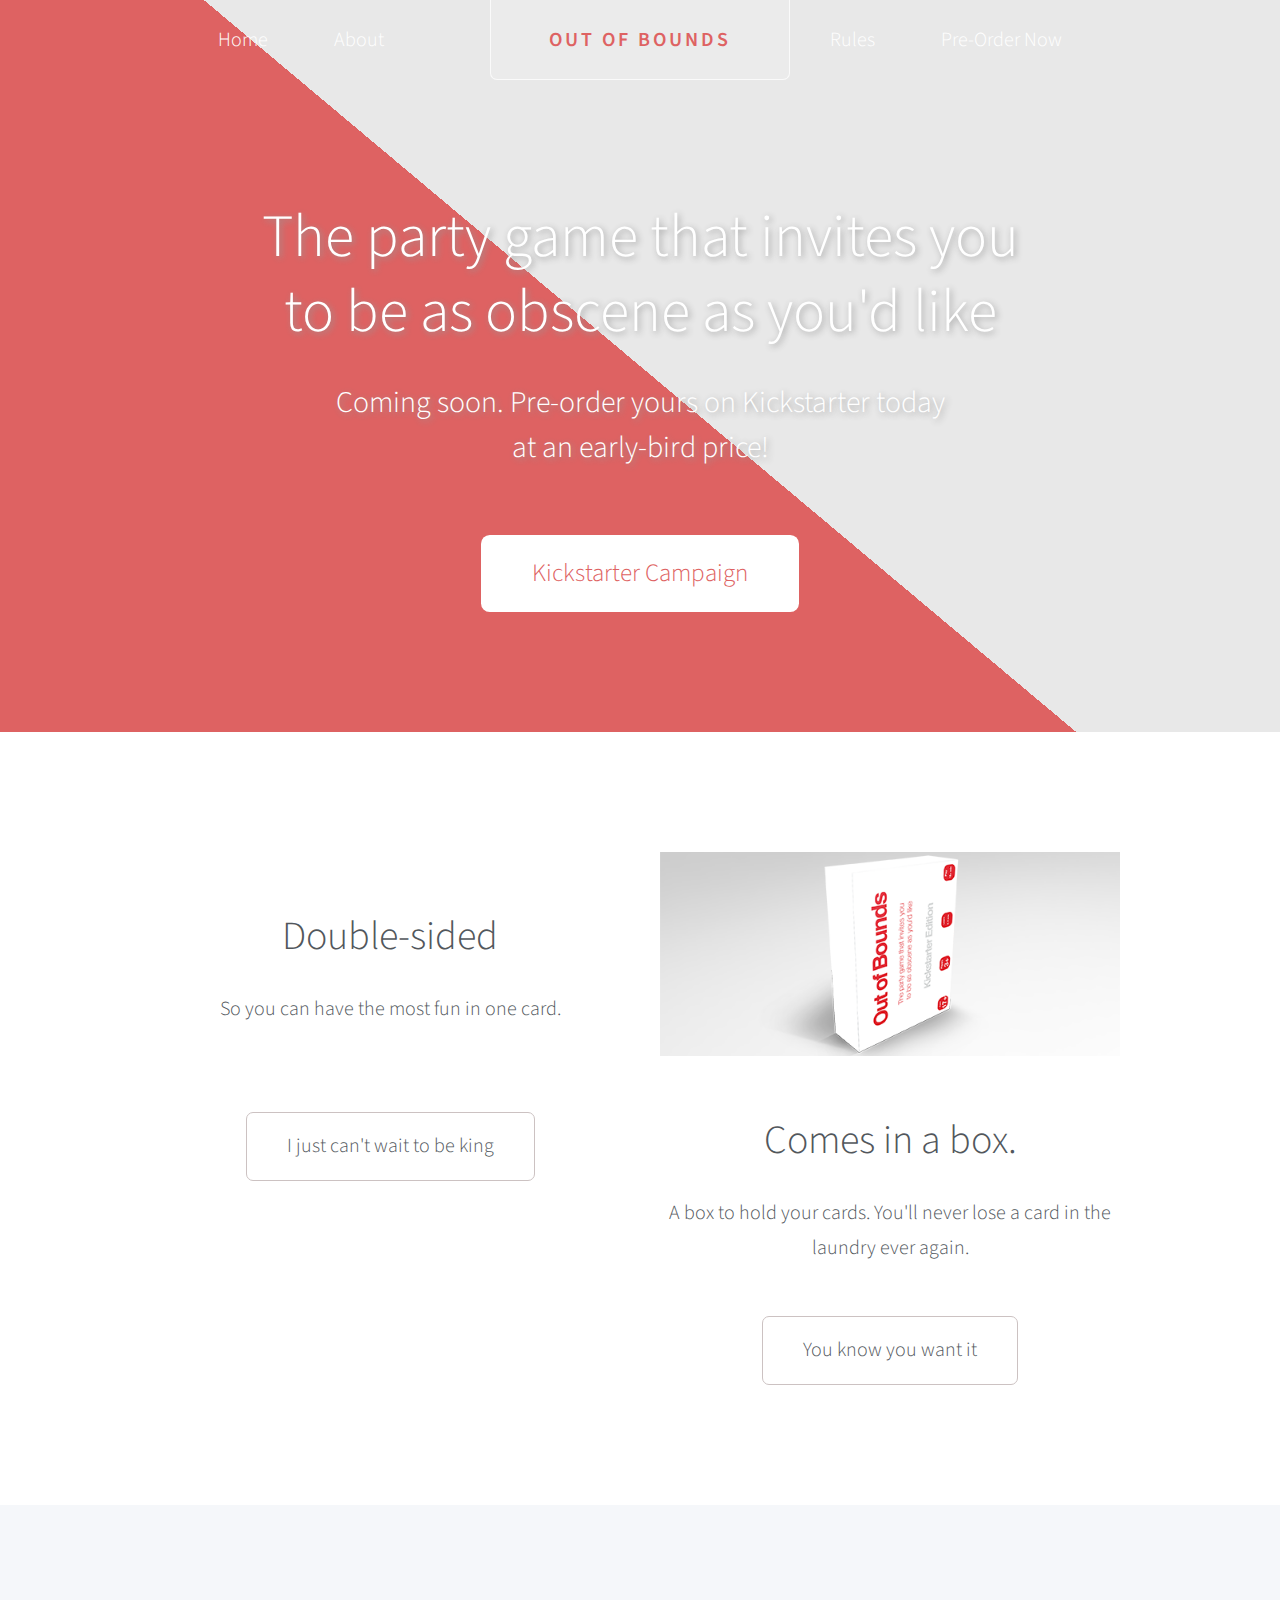
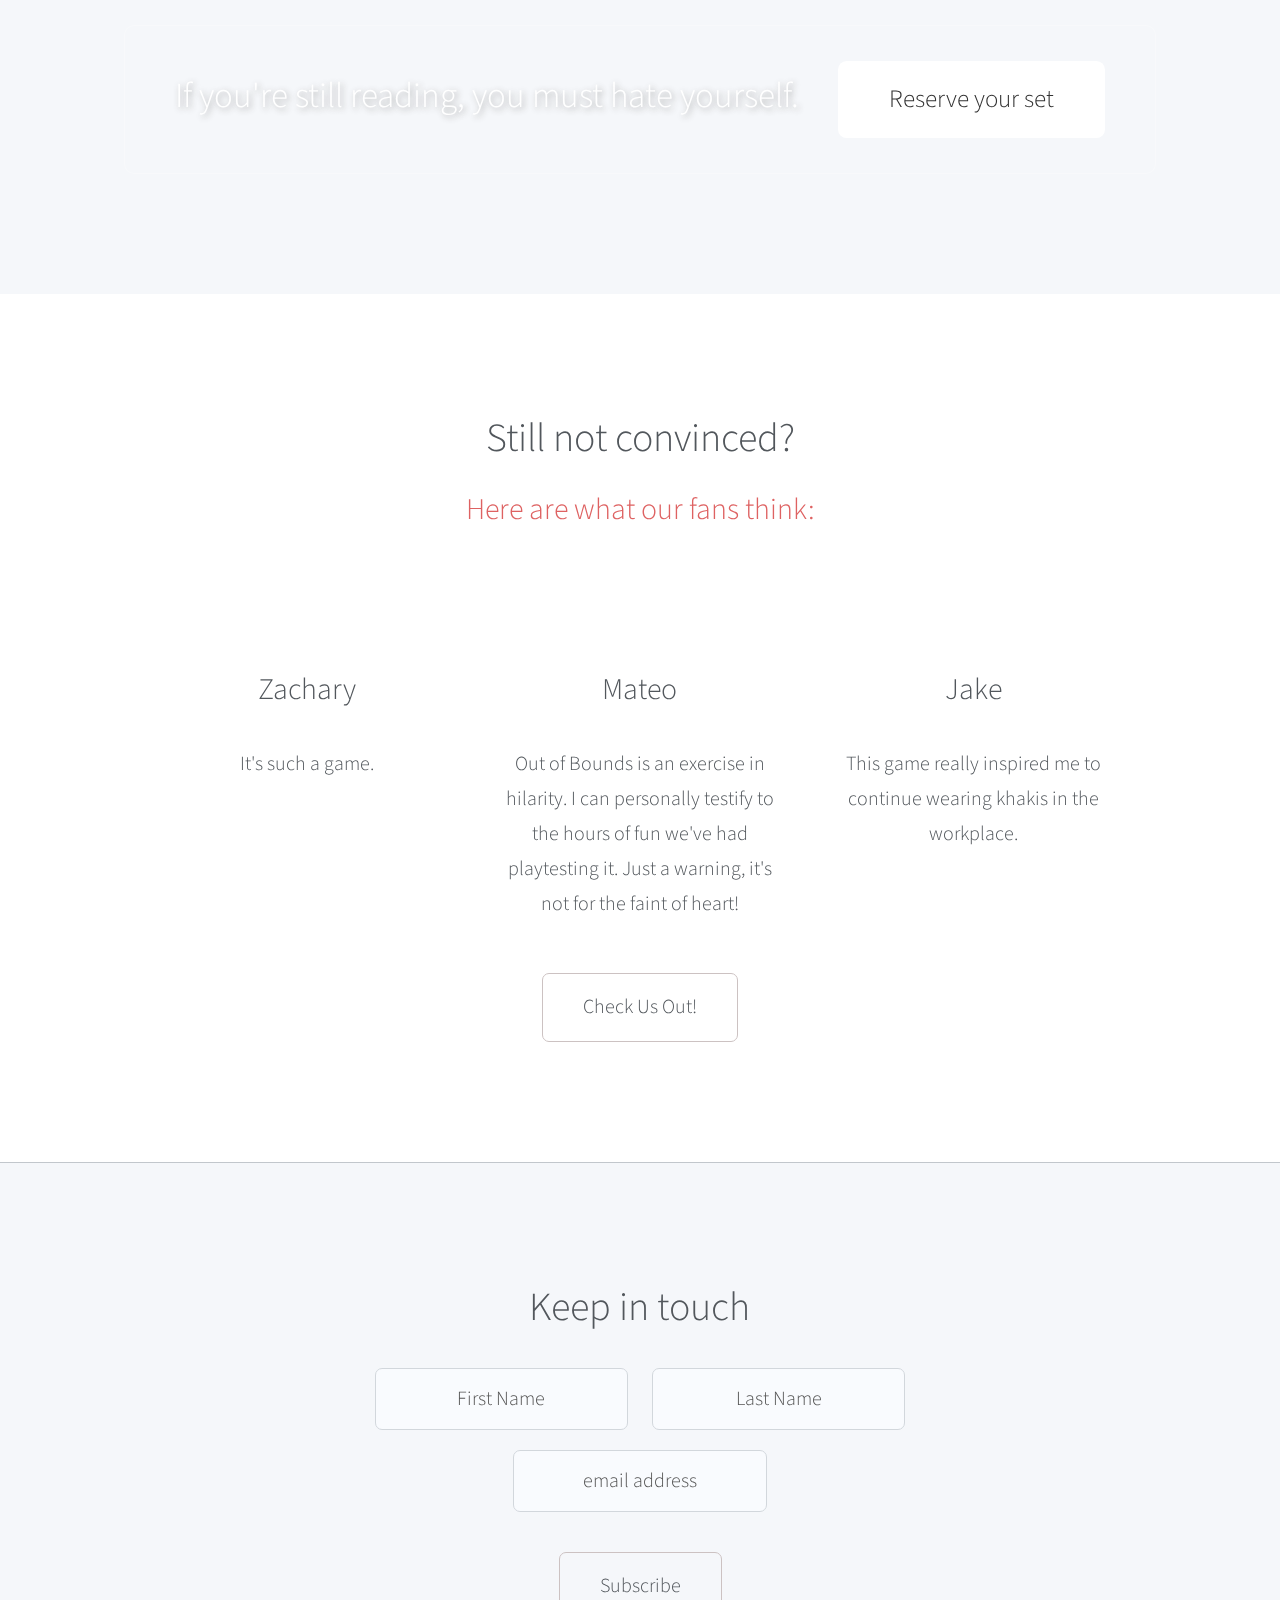
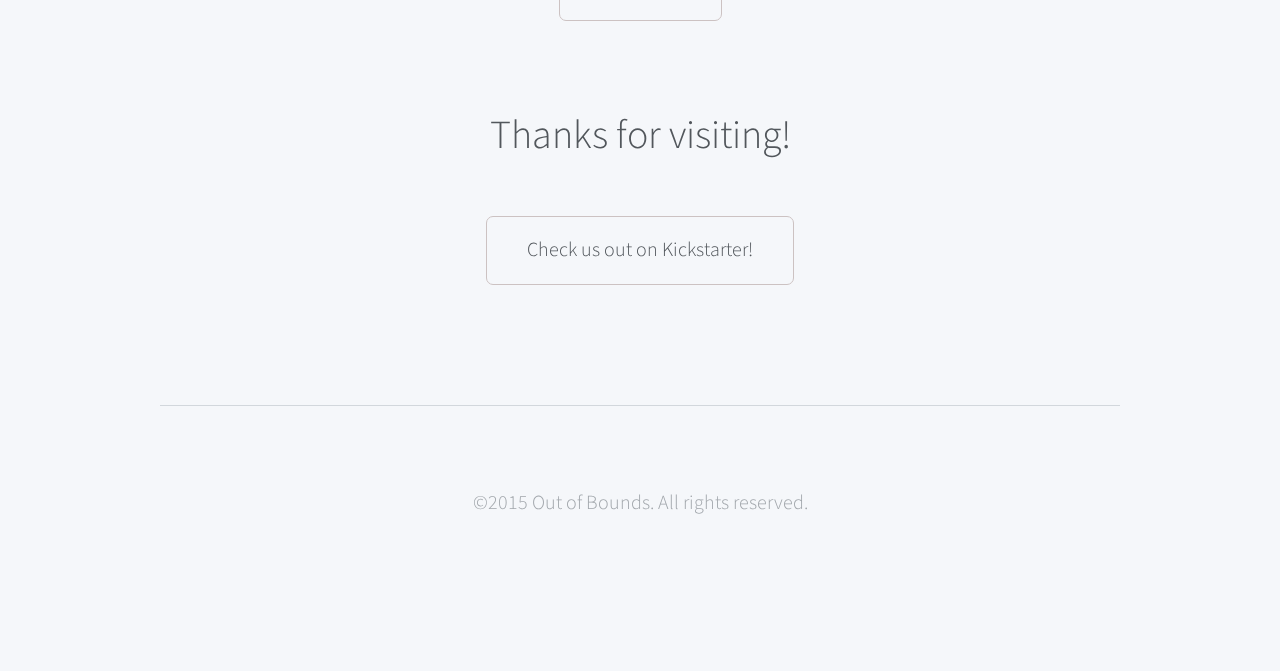
==== index.html @ 53b8532f "id reviews" ====
<!DOCTYPE HTML>

<html>
	<head>
		<title>Out of Bounds | The party game that invites you to be as obscene as you'd like</title>
		<meta http-equiv="content-type" content="text/html; charset=utf-8" />
		<meta name="HandheldFriendly" content="true" />
		<meta name="description" content="Out of Bounds is the game which encourages you to embrace your inner id. Ol' Sigmund Freud would be so proud!" />
		<meta name="keywords" content="out of bounds outofbounds party card cards game games kickstarter horrible adult dank memes steel beams" />
		<meta name=viewport content="width=device-width, initial-scale=1, maximum-scale=1.0, user-scalable=no">

		<!--[if lte IE 8]><script src="css/ie/html5shiv.js"></script><![endif]-->
		<script src="//code.jquery.com/jquery-1.11.3.min.js"></script>
		<script src="//code.jquery.com/jquery-migrate-1.2.1.min.js"></script>
		<script src="js/jquery.min.js"></script>
		<script src="js/jquery.dropotron.min.js"></script>
		<script src="js/skel.min.js"></script>
		<script src="js/skel-layers.min.js"></script>
		<script src="js/init.js"></script>
		
		
		
		<!-- Google ANalytics -->
		<script>
          (function(i,s,o,g,r,a,m){i['GoogleAnalyticsObject']=r;i[r]=i[r]||function(){
          (i[r].q=i[r].q||[]).push(arguments)},i[r].l=1*new Date();a=s.createElement(o),
          m=s.getElementsByTagName(o)[0];a.async=1;a.src=g;m.parentNode.insertBefore(a,m)
          })(window,document,'script','//www.google-analytics.com/analytics.js','ga');

          ga('create', 'UA-66154751-1', 'auto');
          ga('send', 'pageview');
        </script>

		<noscript>
            <link href="//cdn-images.mailchimp.com/embedcode/classic-081711.css" rel="stylesheet" type="text/css">
			<link rel="stylesheet" href="css/skel.css" />
			<link rel="stylesheet" href="css/style.css" />
		</noscript>
		<!--[if lte IE 8]><link rel="stylesheet" href="css/ie/v8.css" /><![endif]-->
	</head>

	<body class="homepage">

		<!-- Header -->
			<div id="header-wrapper">
				<div id="header" class="container">

					<!-- Logo -->
						<h1 id="logo"><a href="index.html">Out of Bounds</a></h1>


					 <!-- Nav --> 
						<nav id="nav">
							<ul>
								<li><a href="index.html">Home</a></li>
								<li><a href="about.html">About</a></li>
								<li class="break"><a href="rules.html">Rules</a></li>
								<li><a href="http://kck.st/1DCX9o1">Pre-Order Now</a></li>
							</ul>
						</nav>


				</div>

				<!-- Hero -->
					<section id="hero" class="container">
						<header>
							<h2 id="hero-text">The party game that invites you <br />to be as obscene as you'd like</h2>
						</header>
						<p id= "hero-text">Coming soon. Pre-order yours on Kickstarter today <br /> at an early-bird price!</p>
						<ul class="actions">
							<li><a href="http://kck.st/1DCX9o1" class="button">Kickstarter Campaign</a></li>
						</ul>
					</section>

			</div>

		<!-- Features 1 -->
			<div class="wrapper">
				<div class="container">
					<div class="row">
						<section class="6u 12u(narrower) feature">
							<div class="image-wrapper first">
								<a href="http://kck.st/1DCX9o1" class="image featured first"><img src="images/double-sided.jpg" alt="" /></a>
							</div>
							<header>
								<h2>Double-sided
								</h2>
							</header>
							<p>So you can have the most fun in one card.<br><br></p>
							<ul class="actions">
								<li><a href="#" class="button">I just can't wait to be king</a></li>
							</ul>
						</section>
						<section class="6u 12u(narrower) feature">
							<div class="image-wrapper">
								<a href="http://kck.st/1DCX9o1" class="image featured"><img src="images/box-design.png" alt="" /></a>
							</div>
							<header>
								<h2>Comes in a box. </h2>
							</header>
							<p>A box to hold your cards. You'll never lose a card in the laundry ever again.</p>
							<ul class="actions">
								<li><a href="http://kck.st/1DCX9o1" class="button">You know you want it</a></li>
							</ul>
						</section>
					</div>
				</div>
			</div>

		<!-- Promo -->
			<div id="promo-wrapper">
				<section id="promo">
					<h2 id="hero-text">If you're still reading, you must hate yourself.</h2>
					<a href="http://kck.st/1DCX9o1" class="button">Reserve your set</a>
				</section>
			</div>

		<!-- Features 2 -->
			<div class="wrapper" id="reviews">
				<section class="container">
					<header class="major">
						<h2>Still not convinced?</h2>
						<p>Here are what our fans think: </p>
					</header>
					<div class="row features">
						<section class="4u 12u(narrower) feature">
							<div class="image-wrapper first">
								<a href="#" class="image featured"><img src="images/pic03.jpg" alt="" /></a>
							</div>
							<h3>Zachary</h3> <br />
							<p>It's such a game. </p>
						</section>
						<section class="4u 12u(narrower) feature">
							<div class="image-wrapper">
								<a href="http://kck.st/1DCX9o1" class="image featured"><img src="images/pic04.jpg" alt="" /></a>
							</div>
							<h3>Mateo</h3> <br />
							<p>Out of Bounds is an exercise in hilarity. I can personally testify to the hours of fun we've had playtesting it. Just a warning, it's not for the faint of heart!</p>
						</section>
						<section class="4u 12u(narrower) feature">
							<div class="image-wrapper">
								<a href="http://kck.st/1DCX9o1" class="image featured"><img src="images/pic05.jpg" alt="" /></a>
							</div>
							<h3>Jake</h3> <br />
							<p>This game really inspired me to continue wearing khakis in the workplace. </p>
						</section>
					</div>
					<ul class="actions major">
						<li><a href="http://kck.st/1DCX9o1" class="button">Check Us Out!</a></li>
					</ul>
				</section>
			</div>		

		<!-- Footer -->
			<div id="footer-wrapper">
				<div id="footer" class="container">
				<header class="major">
                    <form action="//xyz.us12.list-manage.com/subscribe/post?u=ec080e1c69e8e4a31a9eebb4c&amp;id=333d83449c" method="post" id="mc-embedded-subscribe-form" name="mc-embedded-subscribe-form" class="validate" target="_blank" novalidate>
                        <div class="row 50%">
                           <div class="2u"></div>
                            <div class="8u 12u$">
                                <h2>Keep in touch</h2><br>
                                <input type="text" value = "" placeholder="First Name" name="FNAME" class="" id="mce-FNAME">
                                <input type="text" value = "" placeholder="Last Name" name="LNAME" class="" id="mce-LNAME">
                                <input type="email" value="" name="EMAIL" class="email" id="mce-EMAIL" placeholder="email address" required>
                            </div>
                            <div class="2u"></div>
                            <div class="12u">
                                <ul class="actions">
                                   <!-- real people should not fill this in and expect good things - do not remove this or risk form bot signups-->
                                    <div style="position: absolute; left: -5000px;" aria-hidden="true">
                                        <input type="text" name="b_ec080e1c69e8e4a31a9eebb4c_333d83449c" tabindex="-1" value="">
                                    </div>
                                    <div class="clear">
                                    <li><input type="submit" value="Subscribe" name="subscribe" id="mc-embedded-subscribe"/></li>
                                </ul>
                            </div>
                        </div>
                        </div>
                    </form>
                </header>

								
					<header class="major">
						<h2>Thanks for visiting!</h2><br>
                        <ul class="actions major">
						<li><a href="http://kck.st/1DCX9o1" class="button">Check us out on Kickstarter!</a></li>
					    </ul>
					</header>

				<div id="copyright" class="container">
					<ul class="menu">
						<li>&copy;2015 Out of Bounds. All rights reserved.</li>
					</ul>
				</div>
			</div>

	</body>
</html>
---- css/style.css ----
@import url("font-awesome.min.css");
@import url("http://fonts.googleapis.com/css?family=Source+Sans+Pro:300,300italic,400,400italic,600");
/*********************************************************************************/
/* Basic                                                                         */
/*********************************************************************************/
::-webkit-input-placeholder, :-moz-placeholder,::-moz-placeholder,:-ms-input-placeholder {
    text-align: center;
}
body {
  background: #f5f7fa; }

body.is-loading * {
  -moz-transition: none !important;
  -webkit-transition: none !important;
  -o-transition: none !important;
  -ms-transition: none !important;
  transition: none !important;
  -moz-animation: none !important;
  -webkit-animation: none !important;
  -o-animation: none !important;
  -ms-animation: none !important;
  animation: none !important; }

body, input, textarea, select {
  font-family: "Source Sans Pro", sans-serif;
  font-weight: 300;
  color: #52575c;
  text-align: center;
  line-height: 1.75em;
  font-size: 15pt;}

h1, h2, h3, h4, h5, h6 {
  font-weight: 300;
  color: #52575c; }

h1 a, h2 a, h3 a, h4 a, h5 a, h6 a {
  color: inherit;
  text-decoration: none; }

h2 {
  font-size: 2em;
  line-height: 1.25em; }

h3 {
  font-size: 1.5em;
  line-height: 1.5em; }

a {
  color: inherit;
  text-decoration: none;
  border-bottom: dotted 1px #62676c;
  -moz-transition: color 0.25s ease-in-out, border-color 0.25s ease-in-out, background-color 0.25s ease-in-out;
  -webkit-transition: color 0.25s ease-in-out, border-color 0.25s ease-in-out, background-color 0.25s ease-in-out;
  -o-transition: color 0.25s ease-in-out, border-color 0.25s ease-in-out, background-color 0.25s ease-in-out;
  -ms-transition: color 0.25s ease-in-out, border-color 0.25s ease-in-out, background-color 0.25s ease-in-out;
  transition: color 0.25s ease-in-out, border-color 0.25s ease-in-out, background-color 0.25s ease-in-out; }

a:hover {
  color: #DE6262;
  border-bottom-color: rgba(255, 255, 255, 0); }

strong, b {
  font-weight: 400;
  color: #42474c; }

em, i {
  font-style: italic; }

sub {
  position: relative;
  top: 0.5em;
  font-size: 0.8em; }

sup {
  position: relative;
  top: -0.5em;
  font-size: 0.8em; }

hr {
  border: 0;
  border-top: solid 1px #c2c7cc; }

blockquote {
  border-left: solid 0.5em #c2c7cc;
  padding: 1em 0 1em 2em;
  font-style: italic; }

p, ul, ol, dl, table, .features {
  margin-bottom: 1.5em; }

br.clear {
  clear: both; }

.feature {
  text-align: center; }

/* Sections/Article */
section,
article {
  margin-bottom: 3em; }

section > :last-child,
article > :last-child {
  margin-bottom: 0; }

section:last-child,
article:last-child {
  margin-bottom: 0; }

.row > section,
.row > article {
  margin-bottom: 0; }

header {
  margin-bottom: 1.5em; }

header > p {
  display: block;
  color: #DE6262;
  padding: 0.75em 0 1em 0;
  font-size: 1.5em;
  line-height: 1.5em; }

header.major {
  text-align: center; }

/* Image */
.image {
  display: inline-block;
  -moz-transition: opacity 0.25s ease-in-out;
  -webkit-transition: opacity 0.25s ease-in-out;
  -o-transition: opacity 0.25s ease-in-out;
  -ms-transition: opacity 0.25s ease-in-out;
  transition: opacity 0.25s ease-in-out;
  outline: 0;
  border: 0; }

.image img {
  display: block;
  width: 100%; }

.image.fit {
  display: block;
  width: 100%; }

.image.featured {
  display: block;
  width: 100%;
  margin: 0 0 3em 0; }

.image.left {
  float: left;
  margin: 0 2em 2em 0; }

.image.centered {
  display: block;
  margin: 0 0 3em 0; }

.image.centered img {
  margin: 0 auto;
  width: auto; }

a.image:hover {
  opacity: 0.85; }

/* List */
ul.default {
  list-style: disc;
  padding-left: 1em; }

ul.default li {
  padding-left: 0.5em; }

ul.actions {
  padding-top: 1em; }

ul.actions.major {
  text-align: center; }

ul.actions li {
  display: inline-block;
  margin-left: 1em; }

ul.actions li:first-child {
  margin-left: 0; }

ul.divided li {
  border-top: solid 1px #d2d7dc;
  padding-top: 2em;
  margin-top: 2em; }

ul.divided li:first-child {
  padding-top: 0;
  margin-top: 0;
  border-top: 0; }

ul.icons li:before {
  display: inline-block;
  color: #fff;
  background: #61666b;
  width: 2em;
  height: 2em;
  border-radius: 0.35em;
  text-align: center;
  line-height: 2em;
  margin-right: 0.75em; }

ul.menu li {
  display: inline-block;
  border-left: solid 1px #d2d7dc;
  padding-left: 1em;
  margin-left: 1em; }

ul.menu li:first-child {
  border-left: 0;
  padding-left: 0;
  margin-left: 0; }

ol.default {
  list-style: decimal;
  padding-left: 1.25em; }

ol.default li {
  padding-left: 0.25em; }

/* Form */
form .actions {
  padding-top: 0; }

form label {
  display: block;
  font-weight: 300;
  color: #52575c;
  margin: 0 0 0.5em 0; }


form input[type="email"],
form input[type="password"],
form select,
form textarea {
  -webkit-appearance: none;
  display: inline-block;
  background: #f9fbfe;
  border: solid 1px #d2d7dc;
  border-radius: 0.35em;
  width: 40%;
  line-height: 1.5em;
  padding: 0.75em;
  -moz-transition: background-color 0.25s ease-in-out;
  -webkit-transition: background-color 0.25s ease-in-out;
  -o-transition: background-color 0.25s ease-in-out;
  -ms-transition: background-color 0.25s ease-in-out;
  transition: background-color 0.25s ease-in-out; }
form input[type="text"] {
  margin-left: .5em;
  margin-right:.5em;
  margin-bottom: 1em;
  -webkit-appearance: none;
  display: inline-block;
  background: #f9fbfe;
  border: solid 1px #d2d7dc;
  border-radius: 0.35em;
  width: 40%;
  line-height: 1.5em;
  padding: 0.75em;
  -moz-transition: background-color 0.25s ease-in-out;
  -webkit-transition: background-color 0.25s ease-in-out;
  -o-transition: background-color 0.25s ease-in-out;
  -ms-transition: background-color 0.25s ease-in-out;
  transition: background-color 0.25s ease-in-out; }
    

form input[type="text"]:focus,
form input[type="email"]:focus,
form input[type="password"]:focus,
form select:focus,
form textarea:focus {
  background: #fff; }

form textarea {
  min-height: 7em; }

form .formerize-placeholder {
  color: #555 !important; }

form ::-webkit-input-placeholder {
  color: #555 !important; }

form :-moz-placeholder {
  color: #555 !important; }

form ::-moz-placeholder {
  color: #555 !important; }

form :-ms-input-placeholder {
  color: #555 !important; }

form ::-moz-focus-inner {
  border: 0; }

/* Table */
table {
  width: 100%; }

table.default {
  width: 100%; }

table.default tbody tr {
  border-top: solid 1px #D2D7DC; }

table.default tbody tr:nth-child(2n+1) {
  background: #f9fbfe; }

table.default td {
  padding: 0.5em 1em 0.5em 1em; }

table.default th {
  text-align: left;
  font-weight: 400;
  padding: 0.5em 1em 0.5em 1em; }

table.default tfoot {
  border-top: solid 1px #D2D7DC; }

/* Button */
input[type="button"],
input[type="submit"],
input[type="reset"],
.button {
  display: inline-block;
  color: inherit;
  background: none;
  text-decoration: none;
  border: solid 1px #ccc2c2;
  border-radius: 0.35em;
  padding: 0.8em 2em 0.8em 2em;
  cursor: pointer;
  outline: 0;
  -moz-transition: color 0.25s ease-in-out, border-color 0.25s ease-in-out, background-color 0.25s ease-in-out;
  -webkit-transition: color 0.25s ease-in-out, border-color 0.25s ease-in-out, background-color 0.25s ease-in-out;
  -o-transition: color 0.25s ease-in-out, border-color 0.25s ease-in-out, background-color 0.25s ease-in-out;
  -ms-transition: color 0.25s ease-in-out, border-color 0.25s ease-in-out, background-color 0.25s ease-in-out;
  transition: color 0.25s ease-in-out, border-color 0.25s ease-in-out, background-color 0.25s ease-in-out; }

input[type="button"]:hover,
input[type="submit"]:hover,
input[type="reset"]:hover,
.button:hover {
  color: #DE6262;
  border-color: #DE6262; }

/*********************************************************************************/
/* Icons                                                                         */
/*********************************************************************************/
.icon {
  text-decoration: none; }

.icon:before {
  display: inline-block;
  font-family: FontAwesome;
  font-size: 1.25em;
  text-decoration: none;
  font-style: normal;
  font-weight: normal;
  line-height: 1;
  -webkit-font-smoothing: antialiased;
  -moz-osx-font-smoothing: grayscale; }

.icon > .label {
  display: none; }

/*********************************************************************************/
/* Wrappers                                                                      */
/*********************************************************************************/
.wrapper {
  position: relative;
  background: #fff;
  overflow-x: hidden;
  padding: 6em 0 6em 0; }

.image-wrapper {
  position: relative; }

.image-wrapper .image {
  position: relative;
  z-index: 2; }

.image-wrapper.first:before {
  content: '';
  display: block;
  width: 2000%;
  height: 100%;
  position: absolute;
  left: -1000%;
  top: 0;
  z-index: 1;
  box-shadow: inset 0px 0px 0px 1px #e8e8e8;
  background: #f6f8fb url("images/image-wrapper.svg"); }

#header-wrapper {
  position: relative;
  padding: 4em 0 2em 0;
  background-color: #56a7dc;
  background-image: url("images/header.svg");
  background-size: 100% 620%;
  background: url("images/overlay.png"), url("images/header.svg"), -webkit-linear-gradient(40deg, #DE6262 50%, #E8E8E8 4%);
  background: url("images/overlay.png"), url("images/header.svg"), -moz-linear-gradient(40deg, #DE6262 50%, #E8E8E8 4%);
  background: url("images/overlay.png"), url("images/header.svg"), -ms-linear-gradient(40deg, #DE6262 50%, #E8E8E8 4%);
  background: url("images/overlay.png"), url("images/header.svg"), -o-linear-gradient(40deg, #DE6262 50%, #E8E8E8 4%);
  background: url("images/overlay.png"), url("images/header.svg"), linear-gradient(40deg, #DE6262 50%, #E8E8E8 4%);
  background-size: 128px 128px,				100% 620%,					auto;
  background-repeat: repeat,						no-repeat,					no-repeat; }

.homepage #header-wrapper {
  padding: 10em 0 6em 0;
  background-size: 128px 128px,				100% 100%,					auto; }

#promo-wrapper {
  position: relative;
  background-image: url("images/overlay.png"), url("../images/promo.jpg");
  background-size: 192px 192px,				cover;
  background-position: top left,					center center;
  color: #fff;
  text-align: center;
  padding: 6em 0 6em 0; }

#footer-wrapper {
  -webkit-transform: translate3d(0, 0, 0);
  position: relative;
  border-top: solid 1px #c2c7cc;
  padding: 6em 0 6em 0;
  background-image: url("images/overlay.png"), url("images/footer.svg");
  background-size: 128px 128px,				100% 100%; }

/*********************************************************************************/
/* Header                                                                        */
/*********************************************************************************/
#logo {
  position: absolute;
  z-index: 1;
  top: 0;
  left: 50%;
  width: 15em;
  margin-left: -7.5em; }

#logo a {
  display: block;
  width: 100%;
  height: 4em;
  line-height: 4em;
  background: rgba(255, 255, 255, 0.15);
  border: solid 1px;
  border-color: #fff;
  border-color: rgba(255, 255, 255, 0.75);
  border-top: 0;
  border-radius: 0 0 0.35em 0.35em;
  color: #DE6262;
  display: inline-block;
  font-weight: 600;
  letter-spacing: 3px;
  text-align: center;
  text-transform: uppercase; }

#nav {
  text-align: center;
  position: absolute;
  top: 0;
  left: 0;
  width: 100%;
  height: 4em;
  line-height: 4em; }

#nav > ul {
  margin: 0; }

#nav > ul > li > ul {
  display: none; }

#nav > ul > li {
  display: inline-block;
  margin-left: 1em; }

#nav > ul > li > span,
#nav > ul > li > a {
  color: #fff;
  text-decoration: none;
  outline: 0;
  border: 0;
  border: solid 1px rgba(255, 255, 255, 0);
  border-radius: 0.35em;
  padding: 0.3em 1em 0.3em 1em;
  -moz-transition: border-color 0.25s ease-in-out, background-color 0.25s ease-in-out;
  -webkit-transition: border-color 0.25s ease-in-out, background-color 0.25s ease-in-out;
  -o-transition: border-color 0.25s ease-in-out, background-color 0.25s ease-in-out;
  -ms-transition: border-color 0.25s ease-in-out, background-color 0.25s ease-in-out;
  transition: border-color 0.25s ease-in-out, background-color 0.25s ease-in-out; }

#nav > ul > li.active > span,
#nav > ul > li.active > a {
  border-color: rgba(255, 255, 255, 0.75);
  background-color: rgba(255, 255, 255, 0.15);
  color: #fff; }

#nav > ul > li:first-child {
  margin-left: 0; }

#nav > ul > li.break {
  margin-left: 20em; }

.dropotron {
  text-align: left;
  line-height: 2em;
  border-radius: 0.35em;
  min-width: 12em;
  background: #fff;
  line-height: 1em;
  padding: 0.85em 0 0.85em 0;
  box-shadow: 0px 1px 3px 0px rgba(0, 0, 0, 0.25);
  margin-top: -0.8em; }

.dropotron a,
.dropotron span {
  display: block;
  padding: 0.65em 1em 0.65em 1em;
  border-top: solid 1px #e8e8e8;
  border-bottom: 0; }

.dropotron li:first-child > a,
.dropotron li:first-child > span {
  border-top: 0; }

.dropotron li.active > a,
.dropotron li.active > span {
  color: #3e94c9; }

.dropotron.level-0 {
  font-size: 0.9em;
  margin-top: 0; }

.dropotron.level-0:before {
  content: '';
  position: absolute;
  top: -1em;
  width: 1em;
  height: 1em;
  border-bottom: solid 0.5em #fff;
  border-left: solid 0.5em rgba(255, 255, 255, 0);
  border-right: solid 0.5em rgba(255, 255, 255, 0); }

.dropotron.level-0.center:before {
  left: 50%;
  margin-left: -0.5em; }

.dropotron.level-0.left:before {
  left: 1em; }

.dropotron.level-0.right:before {
  right: 1em; }

/*********************************************************************************/
/* Hero                                                                          */
/*********************************************************************************/
#hero {
  position: relative;
  color: #fff;
  text-align: center;
  z-index: 1; }

#hero-text {
  -moz-text-shadow: 2px 2px 6px rgba(150, 150, 150, 0.89);
  -webkit-text-shadow: 2px 2px 6px rgba(150, 150, 150, 0.89);
  text-shadow: 2px 2px 6px rgba(150, 150, 150, 0.89); }

#hero h2 {
  color: #fff;
  font-size: 3em; }

#hero strong {
  color: inherit; }

#hero header > span {
  color: #fff; }

#hero p {
  font-size: 1.5em;
  line-height: 1.5em; }

#hero .button {
  background: #fff;
  border-color: rgba(255, 255, 255, 0);
  color: #DE6262;
  font-size: 1.25em; }

#hero .button:hover {
  border-color: rgba(255, 255, 255, 0.75);
  background-color: rgba(255, 255, 255, 0.15);
  color: #fff; }

#hero a {
  color: #fff;
  border-color: #fff;
  border-color: rgba(255, 255, 255, 0.5); }

#hero a:hover {
  border-color: rgba(255, 255, 255, 0); }

/*********************************************************************************/
/* Promo                                                                         */
/*********************************************************************************/
#promo {
  background: rgba(255, 255, 255, 0.05);
  border: solid 1px rgba(255, 255, 255, 0.25);
  border-radius: 0.5em;
  padding: 1.75em 2.5em 1.75em 2.5em;
  display: inline-block;
  position: relative;
  z-index: 1; }

#promo h2 {
  color: #fff;
  display: inline-block;
  margin-right: 1em;
  font-size: 1.75em; }

#promo .button {
  background: #fff;
  border-color: rgba(255, 255, 255, 0);
  color: #333;
  font-size: 1.25em; }

#promo .button:hover {
  border-color: rgba(255, 255, 255, 0.75);
  background-color: rgba(255, 255, 255, 0.15);
  color: #fff; }

/*********************************************************************************/
/* Main                                                                          */
/*********************************************************************************/
#main {
  padding-bottom: 4em; }

/*********************************************************************************/
/* Sidebar                                                                       */
/*********************************************************************************/
#sidebar section {
  border-top: solid 1px #d2d7dc;
  margin-top: 3em;
  padding-top: 3em; }

#sidebar section:first-child {
  border-top: 0;
  margin-top: 0;
  padding-top: 0; }

/*********************************************************************************/
/* Footer                                                                        */
/*********************************************************************************/
#footer {
  position: relative;
  z-index: 1; }

#footer header.major {
  margin-bottom: 3em; }

/*********************************************************************************/
/* Copyright                                                                     */
/*********************************************************************************/
#copyright {
  position: relative;
  z-index: 1;
  text-align: center;
  border-top: solid 1px #d2d7dc;
  color: #a2a7ac;
  padding-top: 4em;
  margin-top: 6em; }

/*# sourceMappingURL=style.css.map */
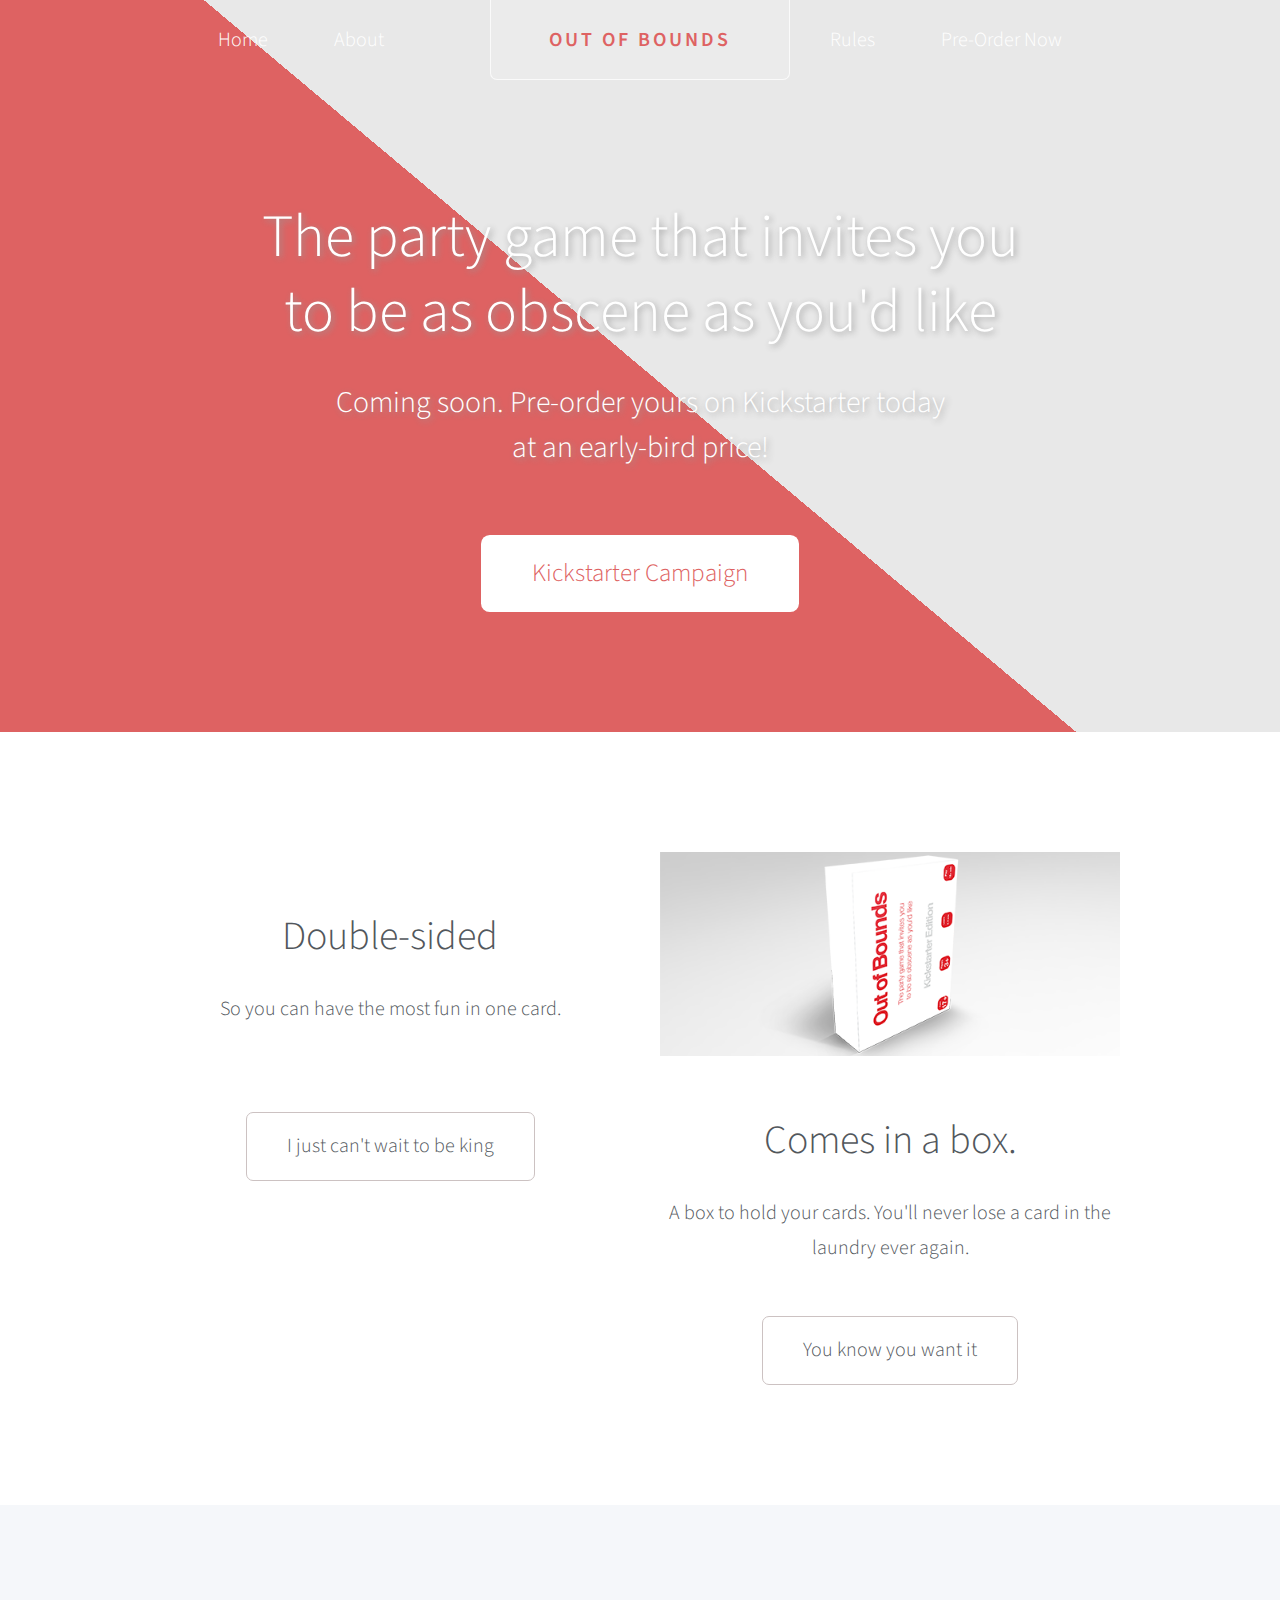
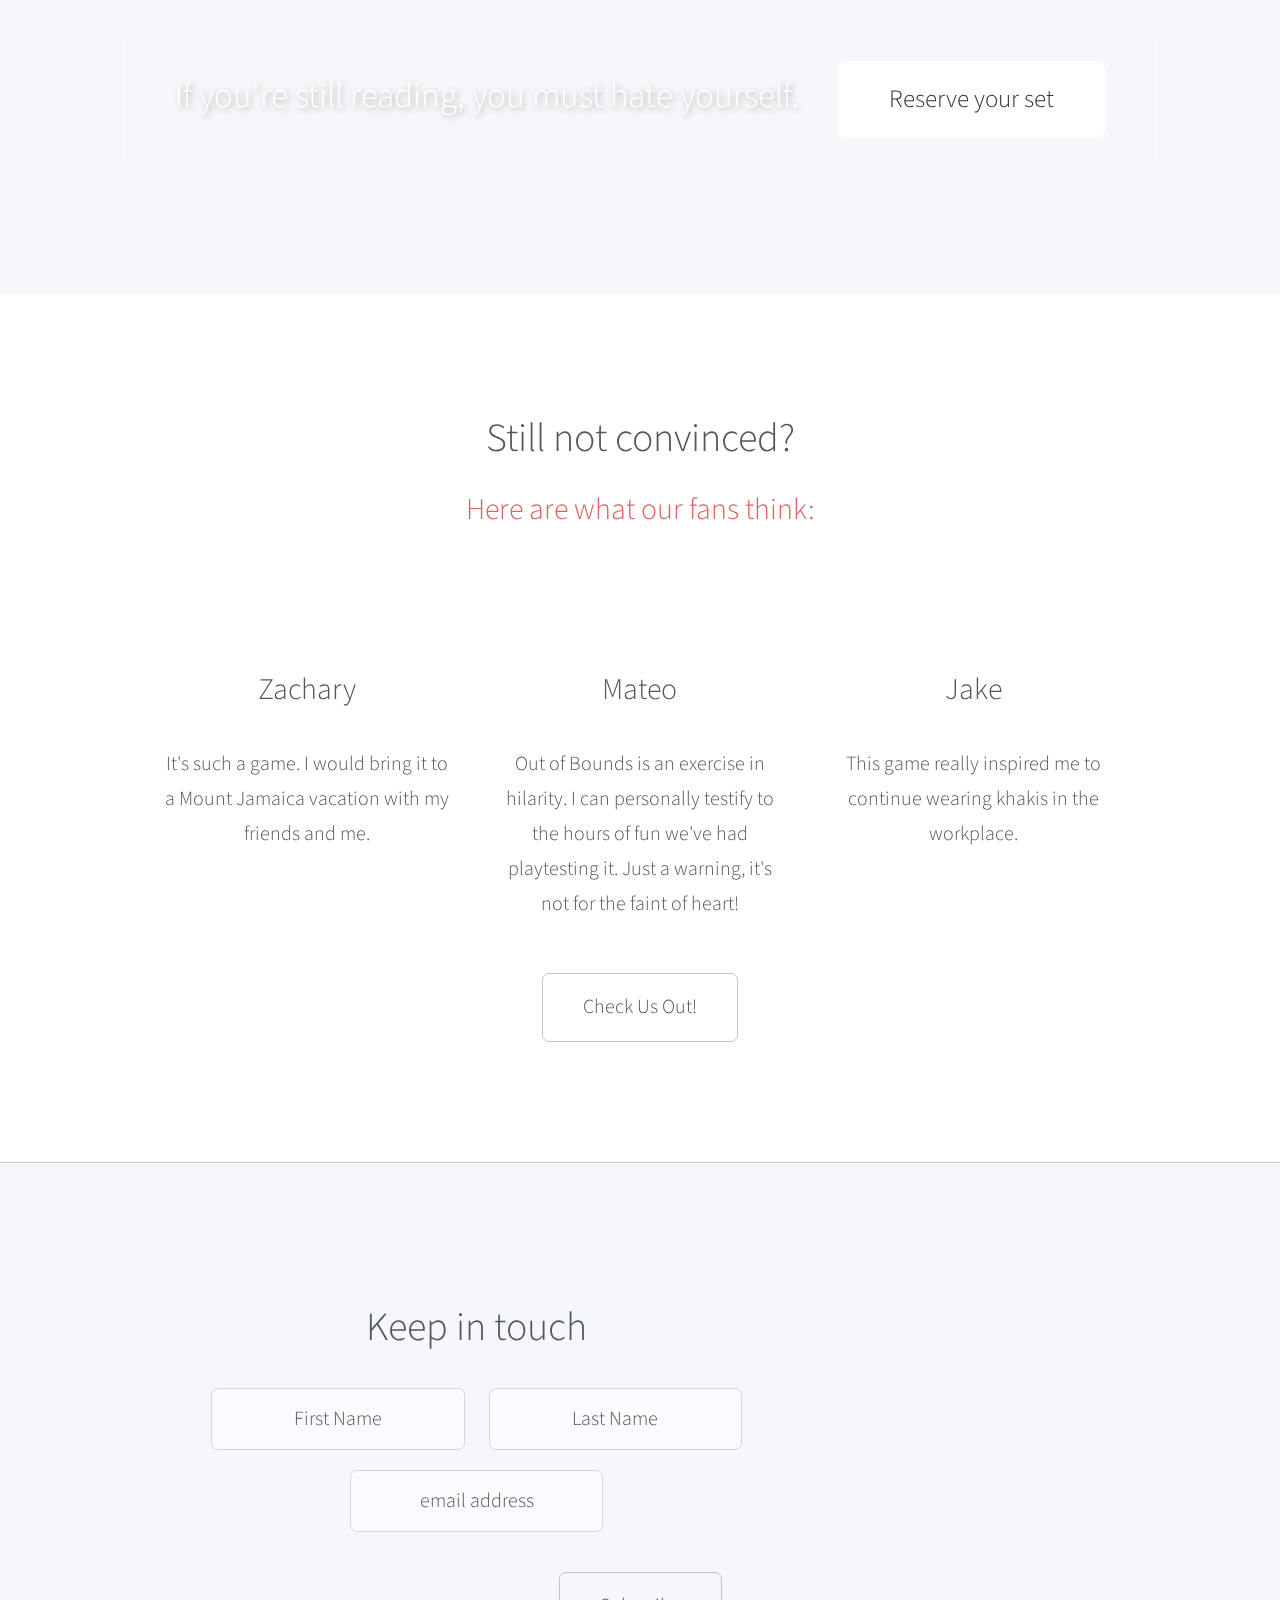
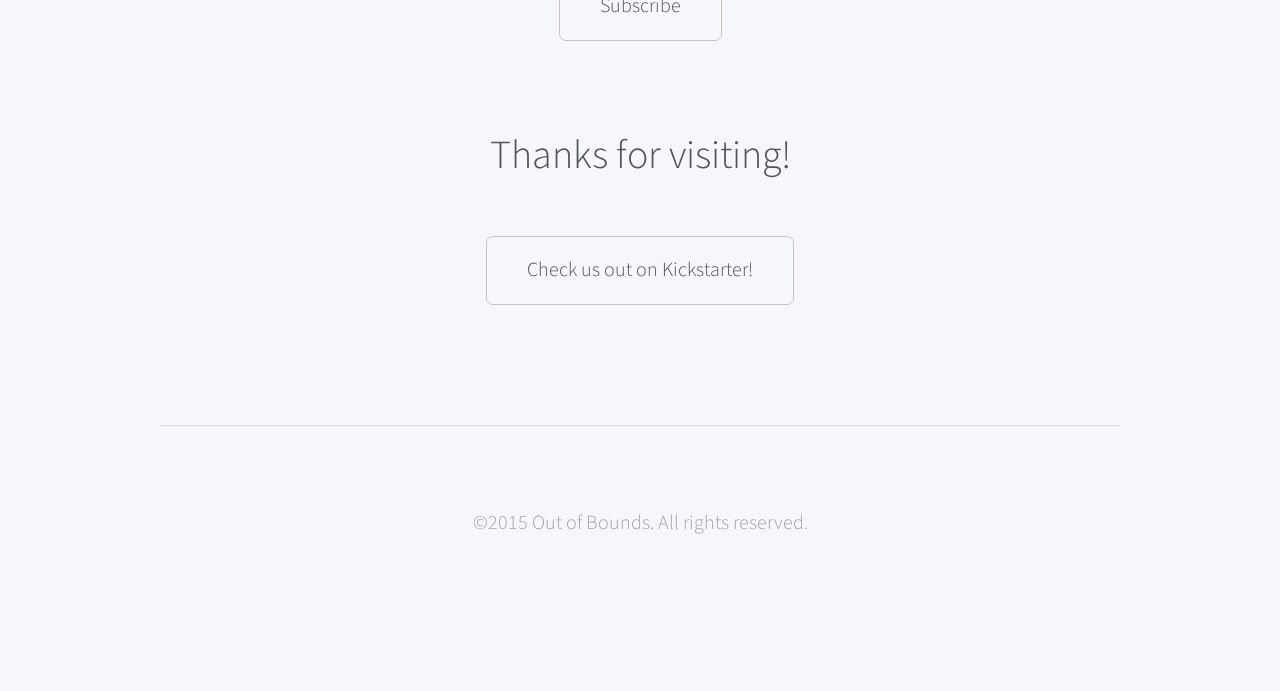
==== commit b6b7da7e: "mobile optimize" ====
--- a/index.html
+++ b/index.html
@@ -129,11 +129,11 @@
 								<a href="#" class="image featured"><img src="images/pic03.jpg" alt="" /></a>
 							</div>
 							<h3>Zachary</h3> <br />
-							<p>It's such a game. </p>
+							<p>It's such a game. I would bring it to a Mount Jamaica vacation with my friends and me.</p>
 						</section>
 						<section class="4u 12u(narrower) feature">
 							<div class="image-wrapper">
-								<a href="http://kck.st/1DCX9o1" class="image featured"><img src="images/pic04.jpg" alt="" /></a>
+								<a href="http://kck.st/1DCX9o1" class="image featured"><img src="images/matthew.jpg" alt="" /></a>
 							</div>
 							<h3>Mateo</h3> <br />
 							<p>Out of Bounds is an exercise in hilarity. I can personally testify to the hours of fun we've had playtesting it. Just a warning, it's not for the faint of heart!</p>
@@ -158,14 +158,14 @@
 				<header class="major">
                     <form action="//xyz.us12.list-manage.com/subscribe/post?u=ec080e1c69e8e4a31a9eebb4c&amp;id=333d83449c" method="post" id="mc-embedded-subscribe-form" name="mc-embedded-subscribe-form" class="validate" target="_blank" novalidate>
                         <div class="row 50%">
-                           <div class="2u"></div>
+                           <div class="2u 12u$"></div>
                             <div class="8u 12u$">
                                 <h2>Keep in touch</h2><br>
                                 <input type="text" value = "" placeholder="First Name" name="FNAME" class="" id="mce-FNAME">
                                 <input type="text" value = "" placeholder="Last Name" name="LNAME" class="" id="mce-LNAME">
                                 <input type="email" value="" name="EMAIL" class="email" id="mce-EMAIL" placeholder="email address" required>
                             </div>
-                            <div class="2u"></div>
+                            <div class="2u 12u$"></div>
                             <div class="12u">
                                 <ul class="actions">
                                    <!-- real people should not fill this in and expect good things - do not remove this or risk form bot signups-->
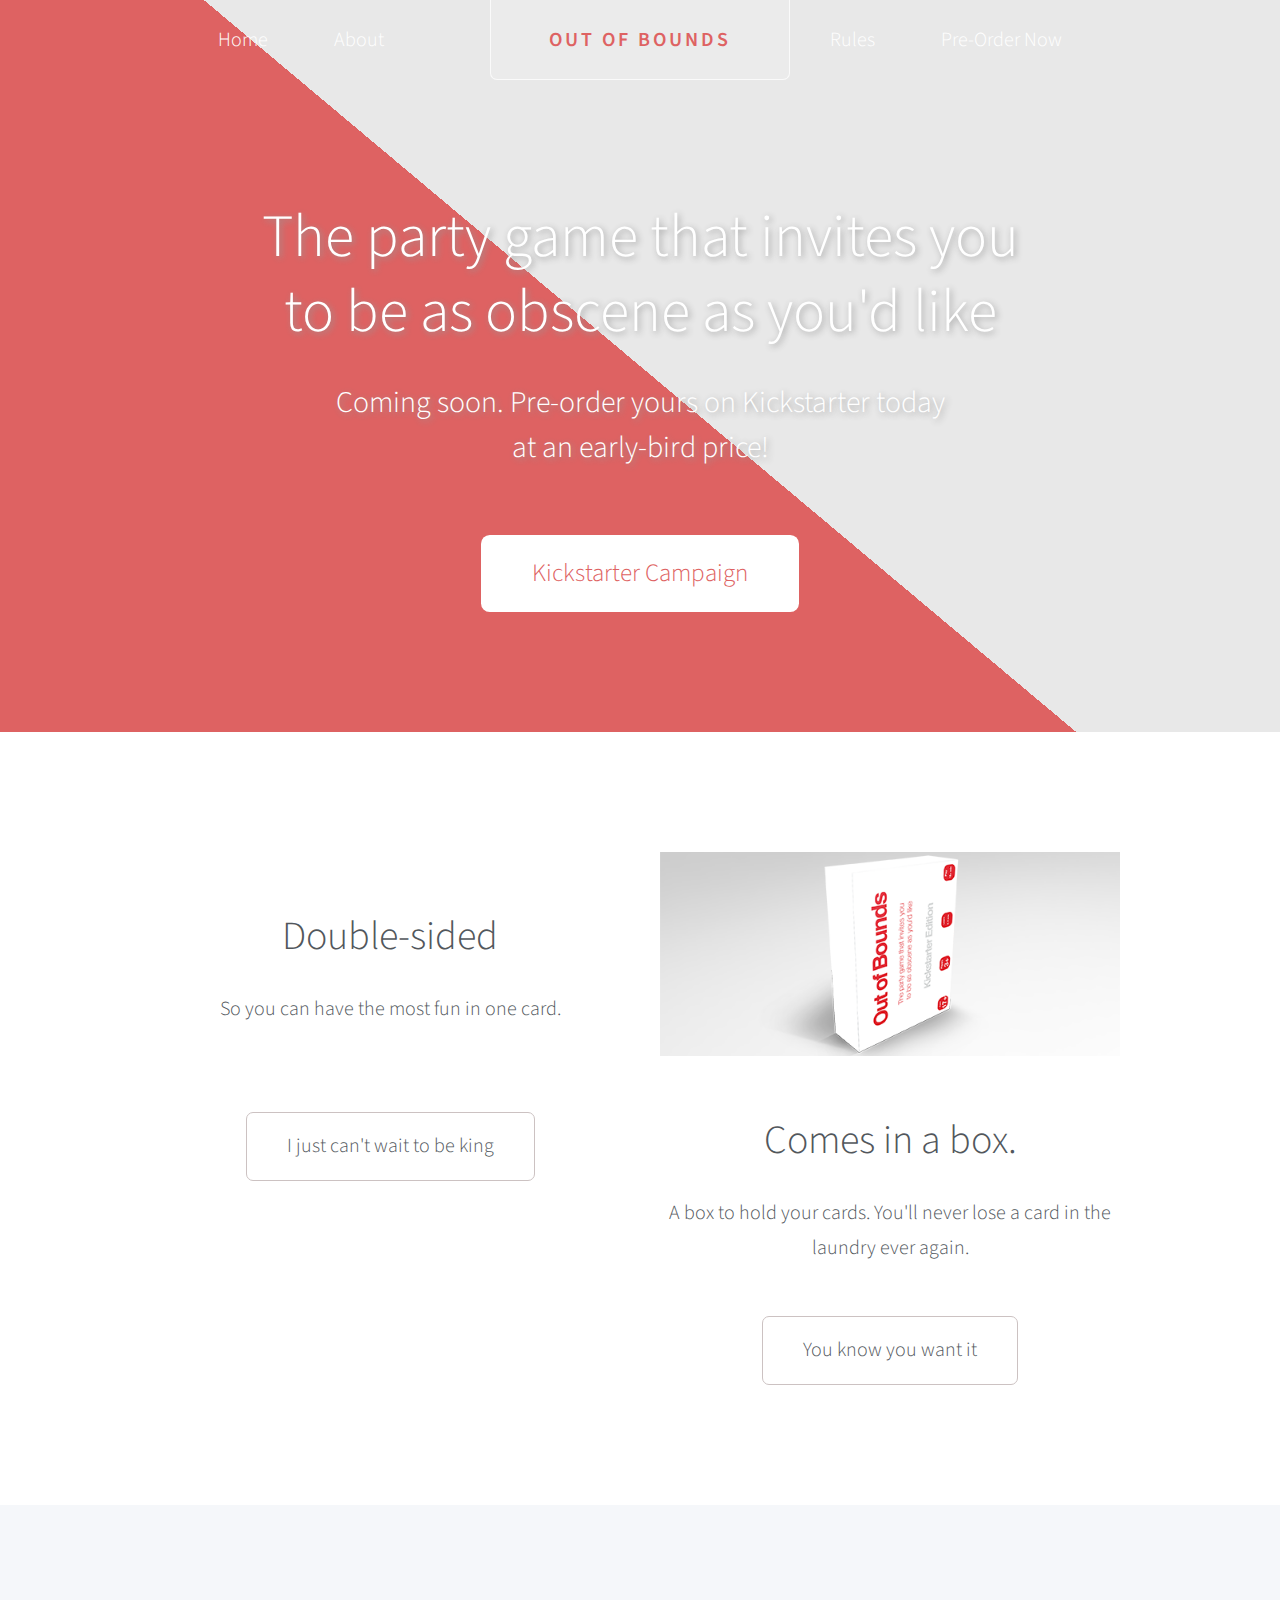
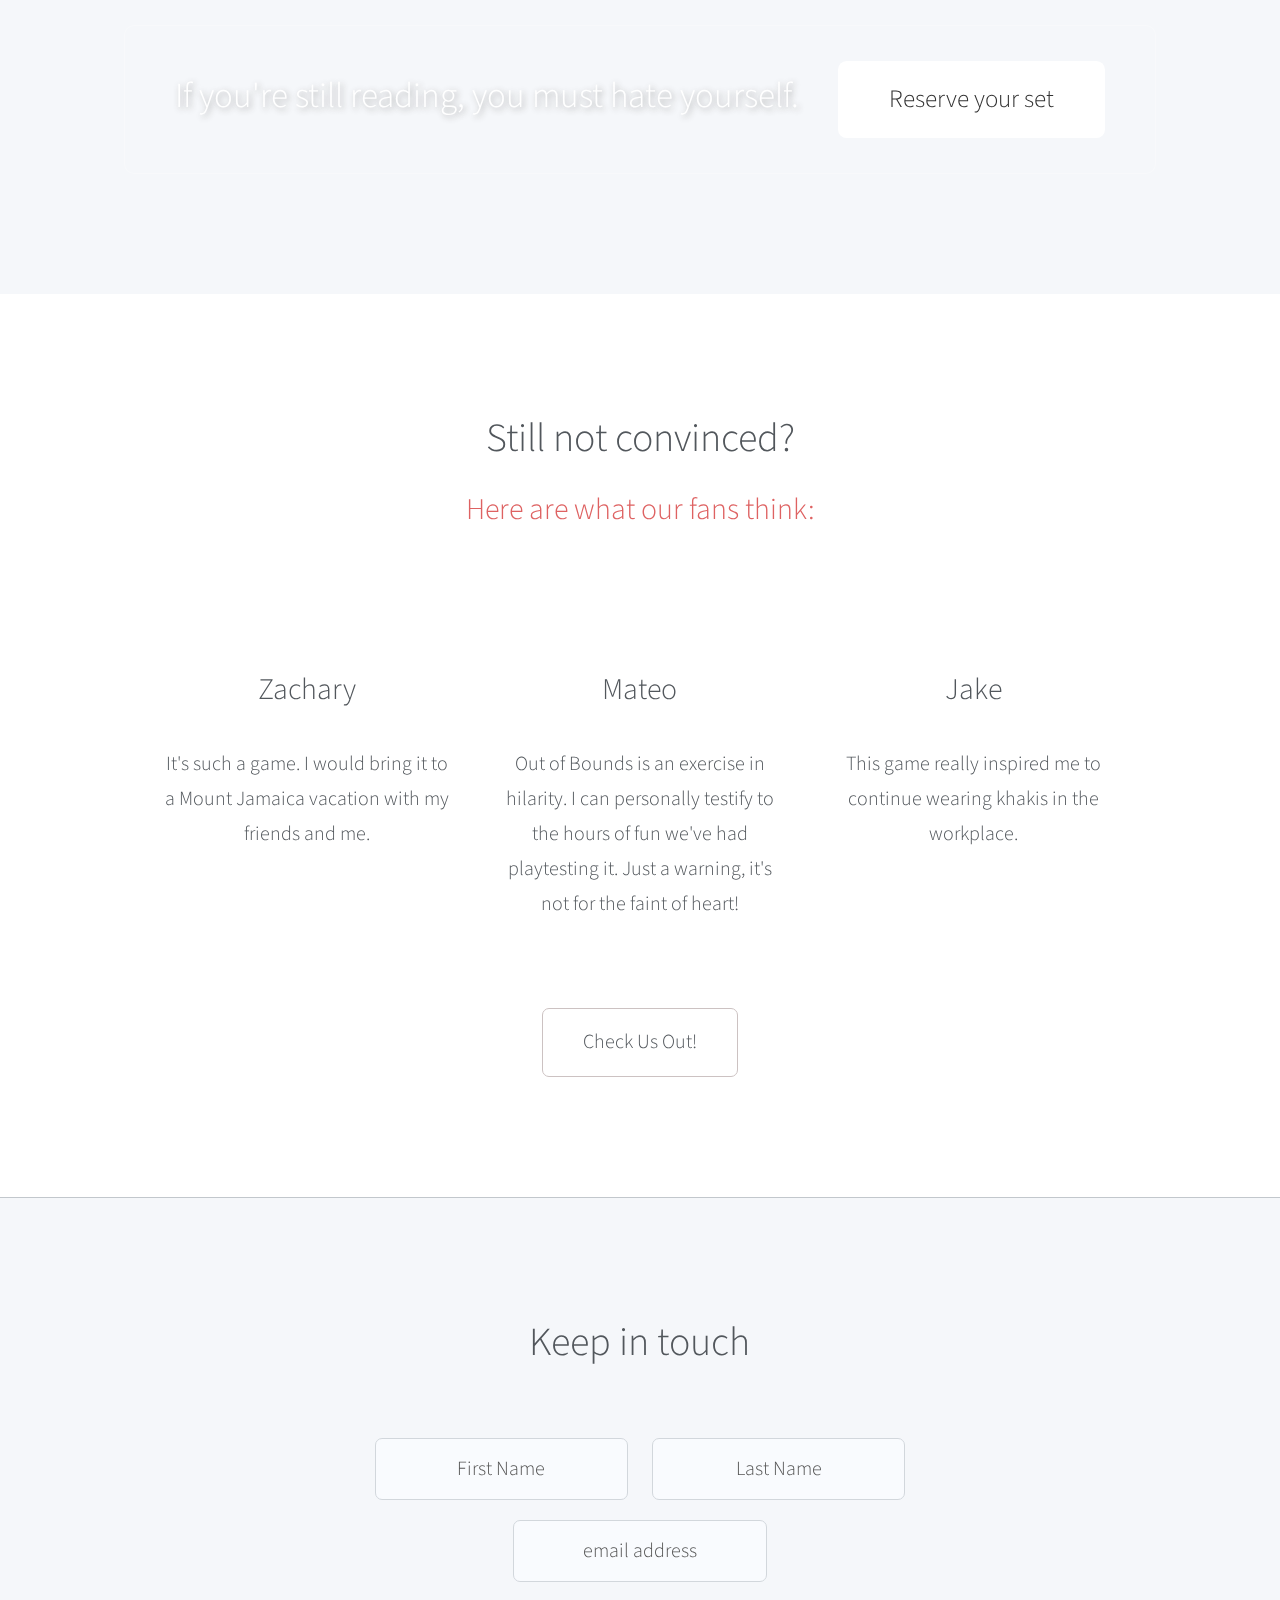
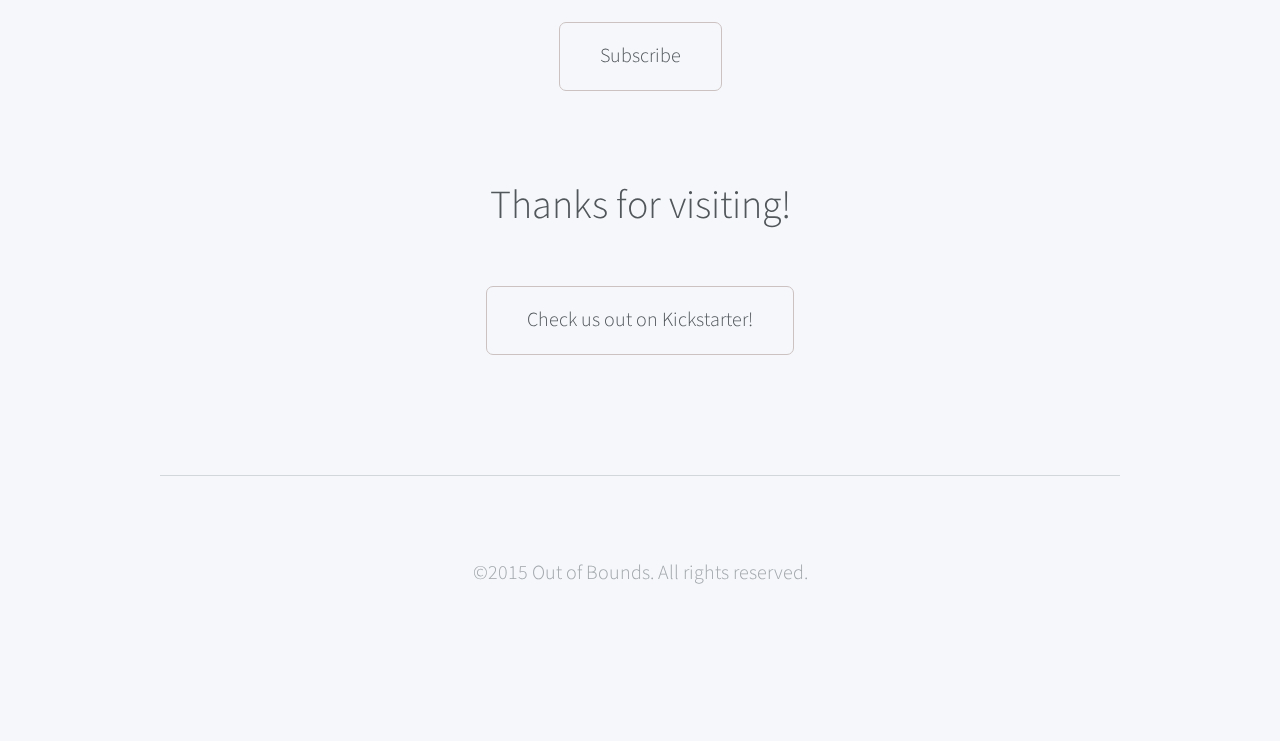
==== commit 2ecb9bd7: "br" ====
--- a/index.html
+++ b/index.html
@@ -146,6 +146,7 @@
 							<p>This game really inspired me to continue wearing khakis in the workplace. </p>
 						</section>
 					</div>
+					<br>
 					<ul class="actions major">
 						<li><a href="http://kck.st/1DCX9o1" class="button">Check Us Out!</a></li>
 					</ul>
@@ -158,14 +159,14 @@
 				<header class="major">
                     <form action="//xyz.us12.list-manage.com/subscribe/post?u=ec080e1c69e8e4a31a9eebb4c&amp;id=333d83449c" method="post" id="mc-embedded-subscribe-form" name="mc-embedded-subscribe-form" class="validate" target="_blank" novalidate>
                         <div class="row 50%">
-                           <div class="2u 12u$"></div>
+                           <div class="2u"></div>
                             <div class="8u 12u$">
-                                <h2>Keep in touch</h2><br>
+                                <h2>Keep in touch</h2><br><br>
                                 <input type="text" value = "" placeholder="First Name" name="FNAME" class="" id="mce-FNAME">
                                 <input type="text" value = "" placeholder="Last Name" name="LNAME" class="" id="mce-LNAME">
                                 <input type="email" value="" name="EMAIL" class="email" id="mce-EMAIL" placeholder="email address" required>
                             </div>
-                            <div class="2u 12u$"></div>
+                            <div class="2u"></div>
                             <div class="12u">
                                 <ul class="actions">
                                    <!-- real people should not fill this in and expect good things - do not remove this or risk form bot signups-->
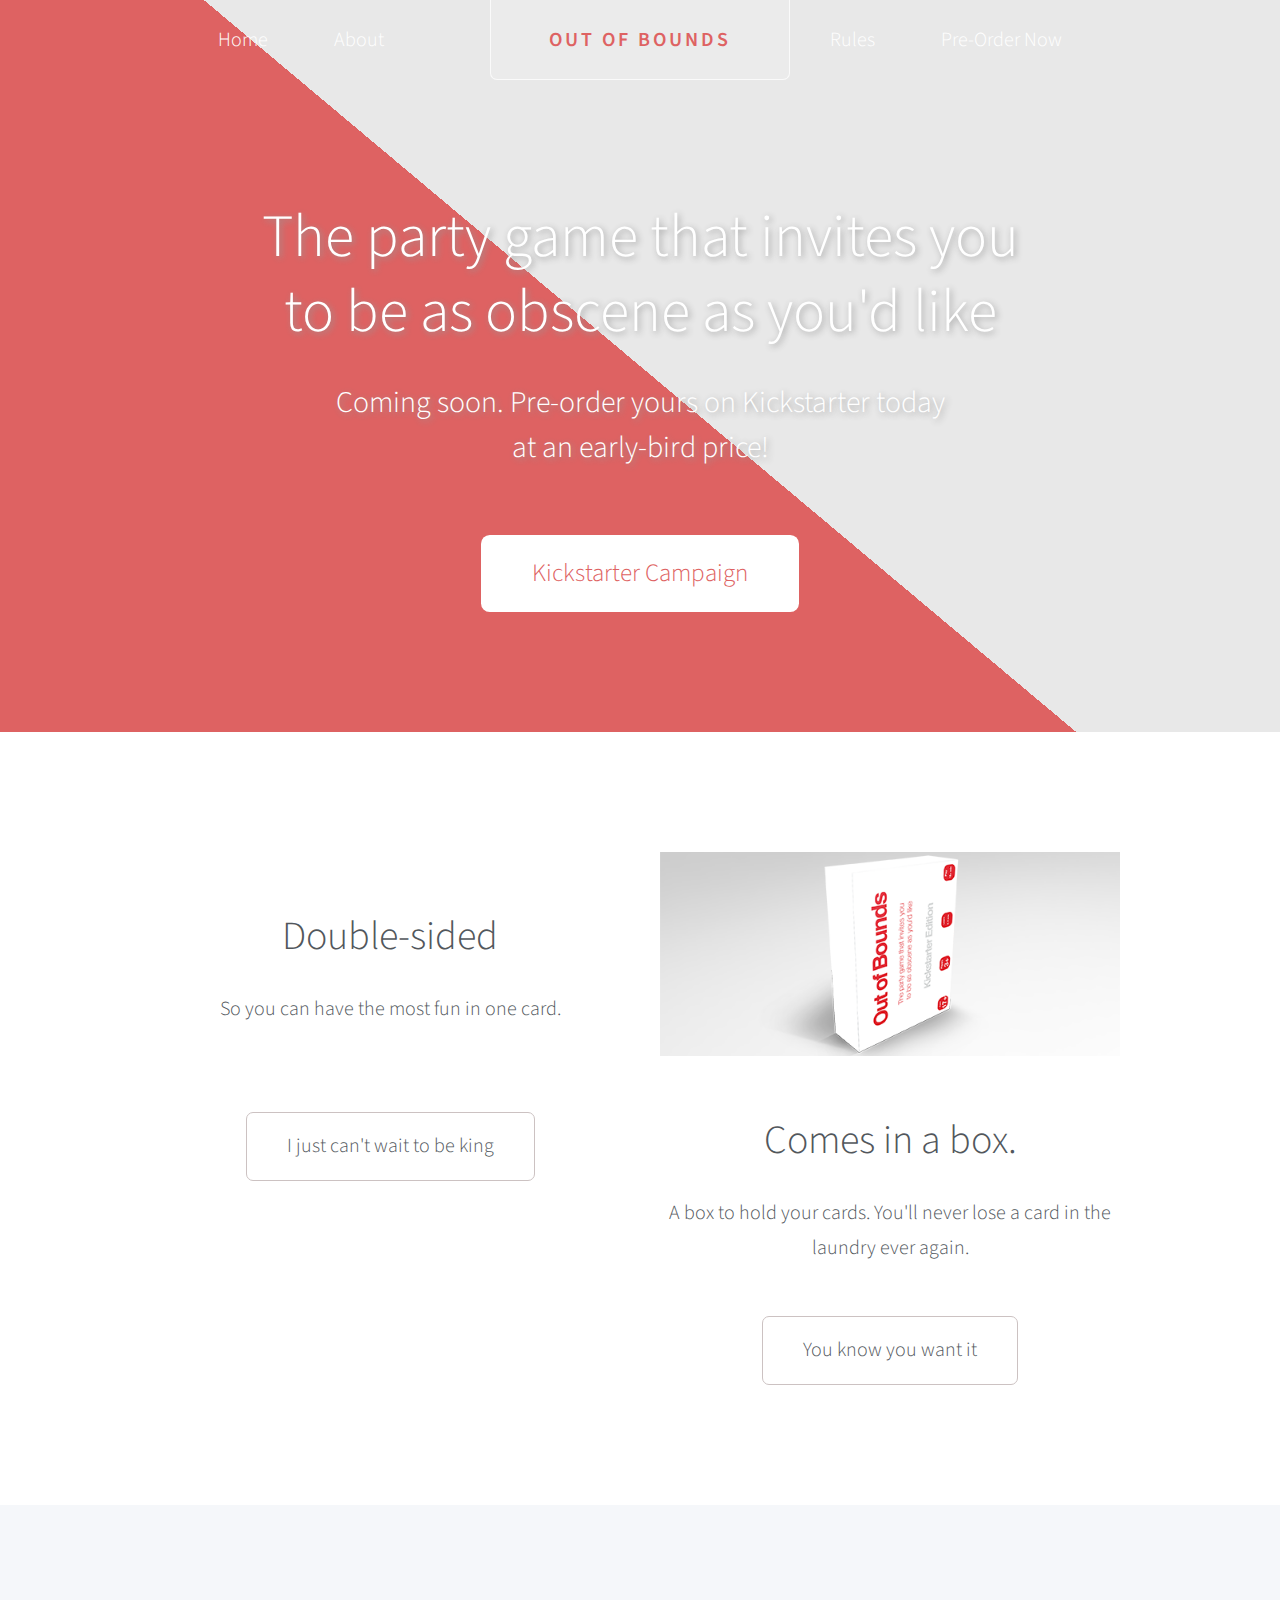
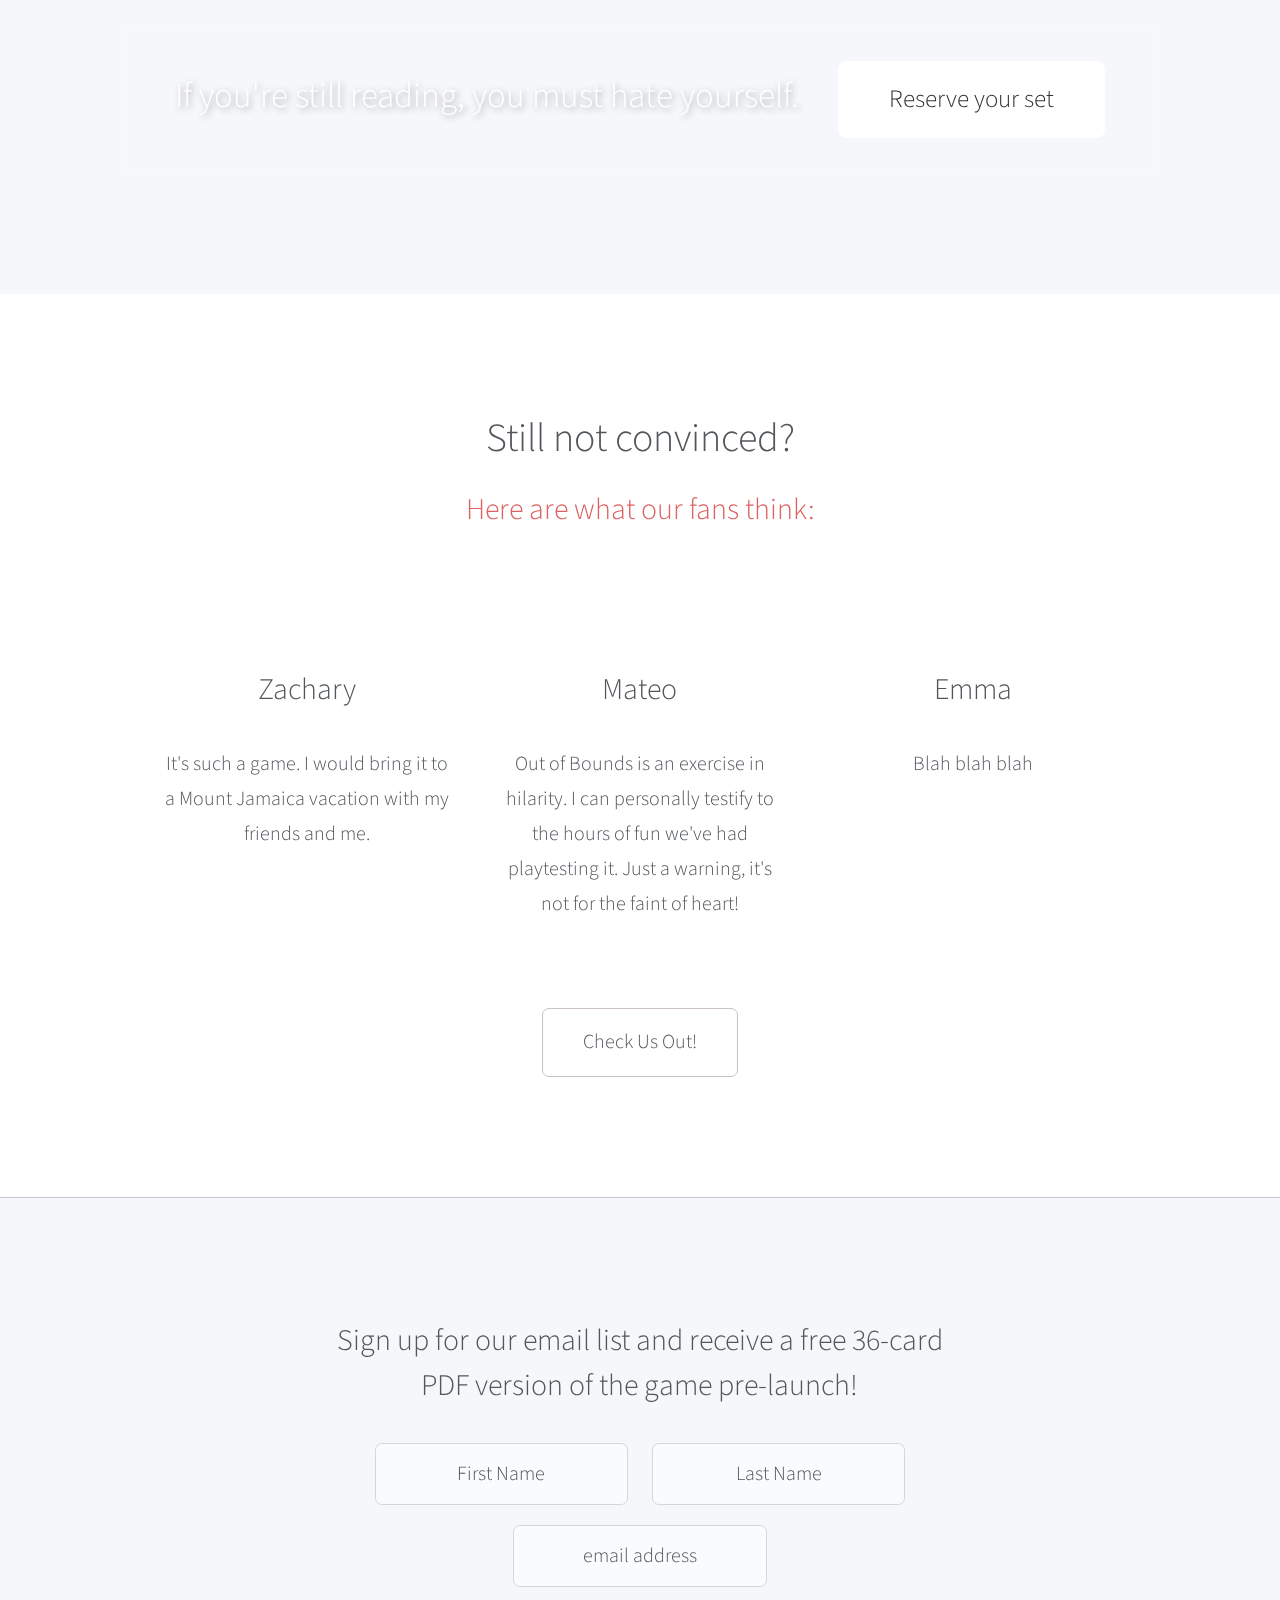
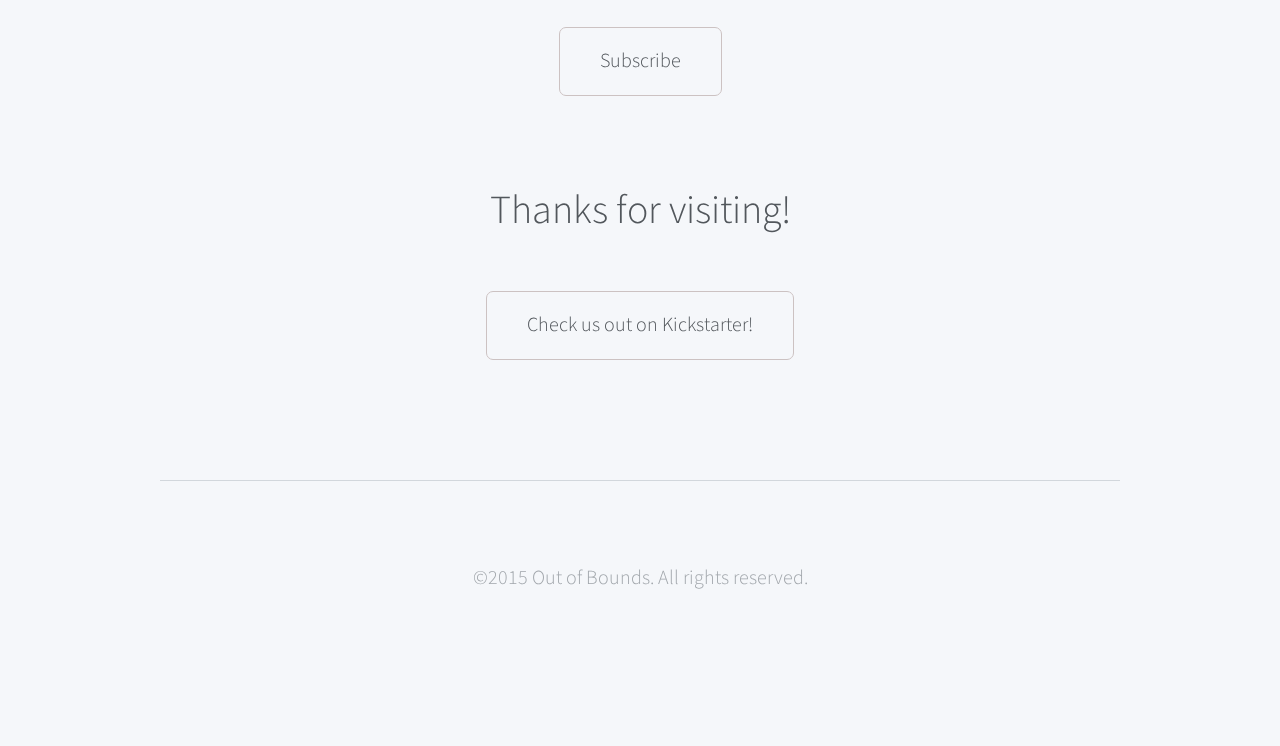
==== commit 464d7997: "edit" ====
--- a/index.html
+++ b/index.html
@@ -142,8 +142,8 @@
 							<div class="image-wrapper">
 								<a href="http://kck.st/1DCX9o1" class="image featured"><img src="images/pic05.jpg" alt="" /></a>
 							</div>
-							<h3>Jake</h3> <br />
-							<p>This game really inspired me to continue wearing khakis in the workplace. </p>
+							<h3>Emma</h3> <br />
+							<p>Blah blah blah  </p>
 						</section>
 					</div>
 					<br>
@@ -161,7 +161,7 @@
                         <div class="row 50%">
                            <div class="2u"></div>
                             <div class="8u 12u$">
-                                <h2>Keep in touch</h2><br><br>
+                                <h3>Sign up for our email list and receive a free 36-card PDF version of the game pre-launch!</h3><br>
                                 <input type="text" value = "" placeholder="First Name" name="FNAME" class="" id="mce-FNAME">
                                 <input type="text" value = "" placeholder="Last Name" name="LNAME" class="" id="mce-LNAME">
                                 <input type="email" value="" name="EMAIL" class="email" id="mce-EMAIL" placeholder="email address" required>
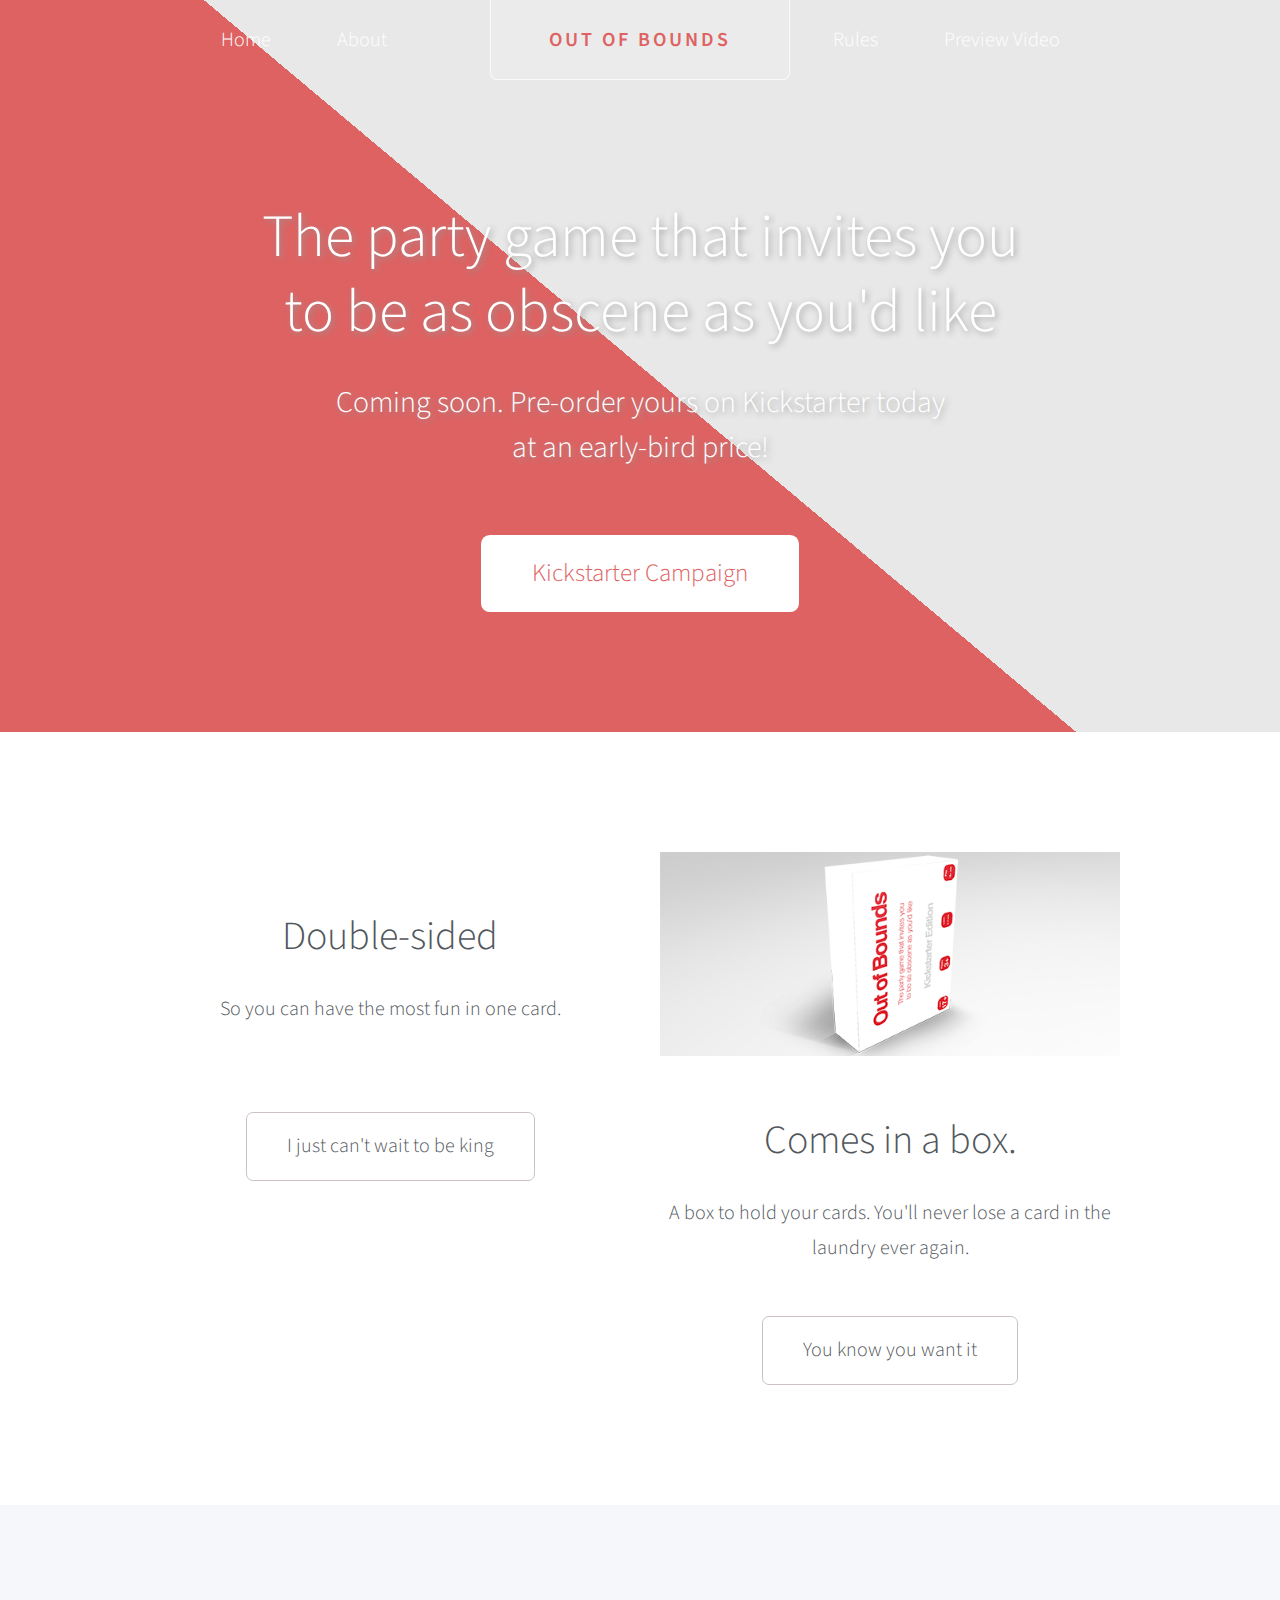
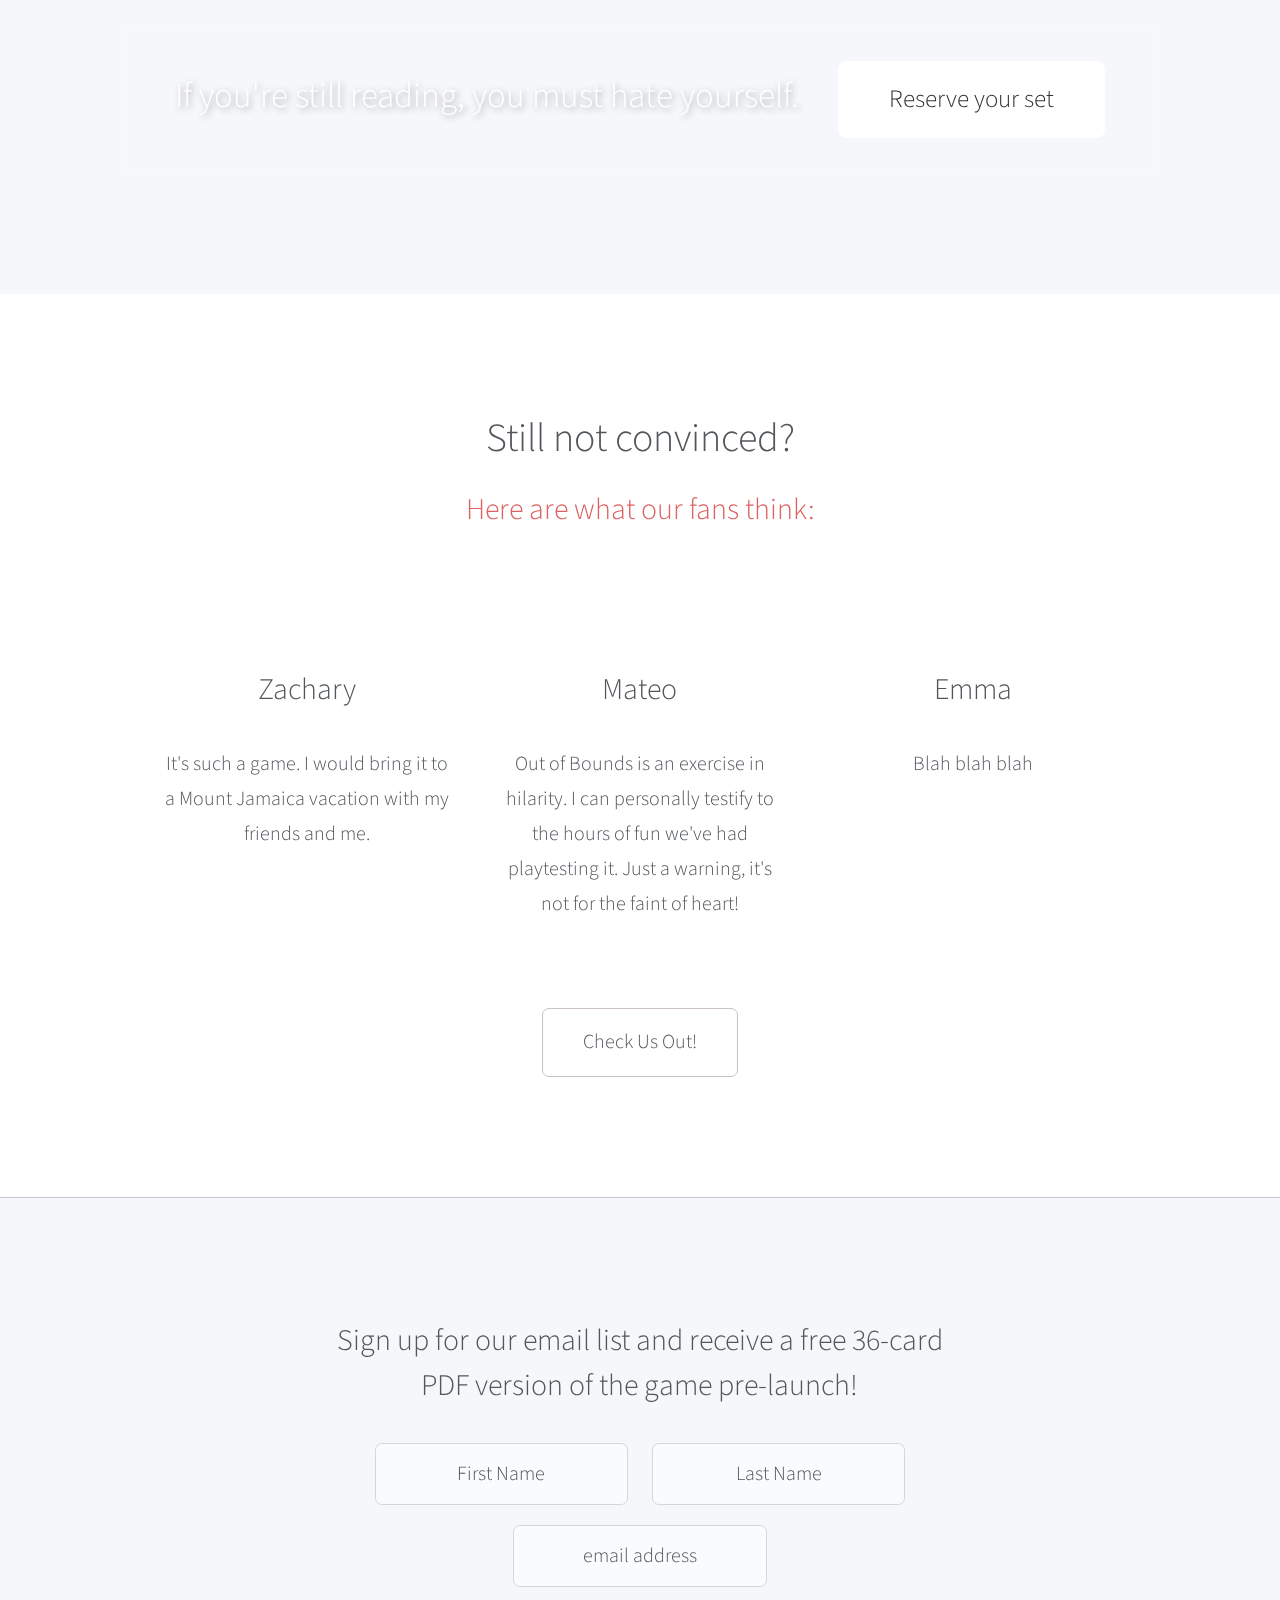
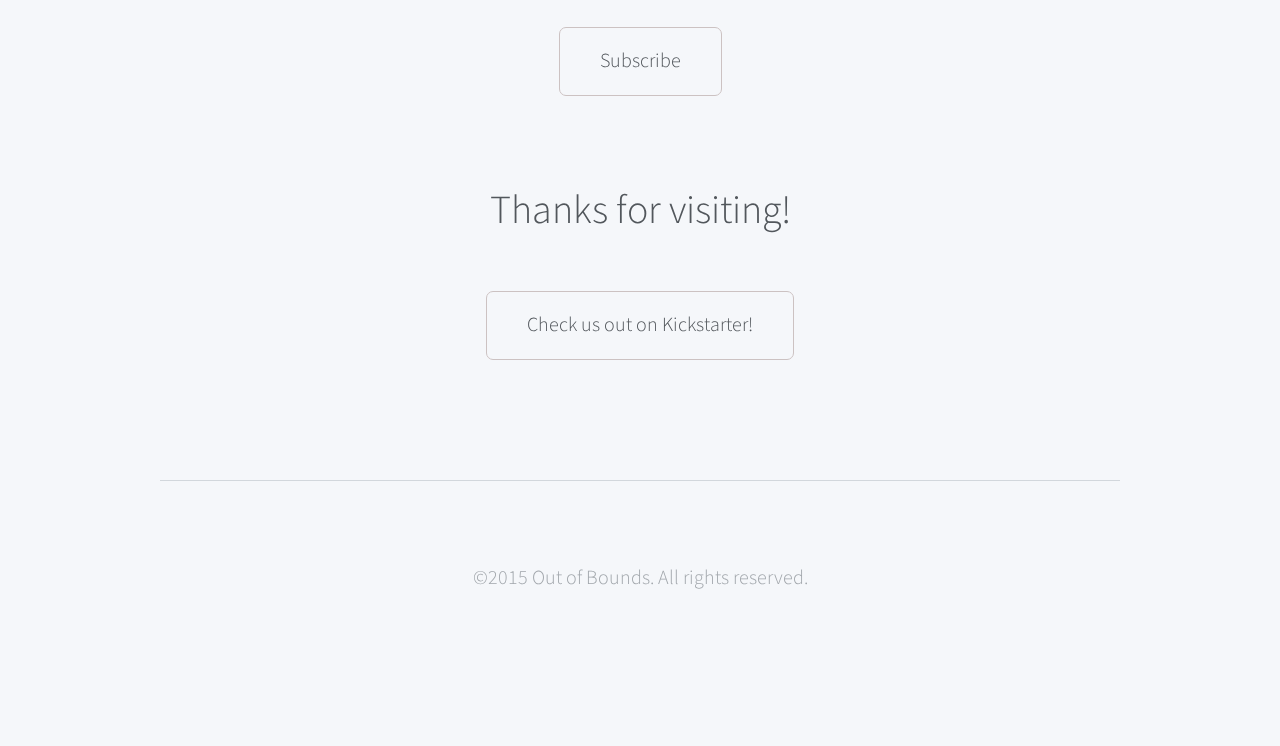
==== commit 4dd058d1: "videos" ====
--- a/index.html
+++ b/index.html
@@ -55,7 +55,8 @@
 								<li><a href="index.html">Home</a></li>
 								<li><a href="about.html">About</a></li>
 								<li class="break"><a href="rules.html">Rules</a></li>
-								<li><a href="http://kck.st/1DCX9o1">Pre-Order Now</a></li>
+								<!-- <li><a href="http://kck.st/1DCX9o1">Pre-Order Now</a></li>-->
+                                <li><a href="https://ksr-video.imgix.net/projects/2017105/video-623534-h264_high.mp4">Preview Video</a></li>
 							</ul>
 						</nav>
 
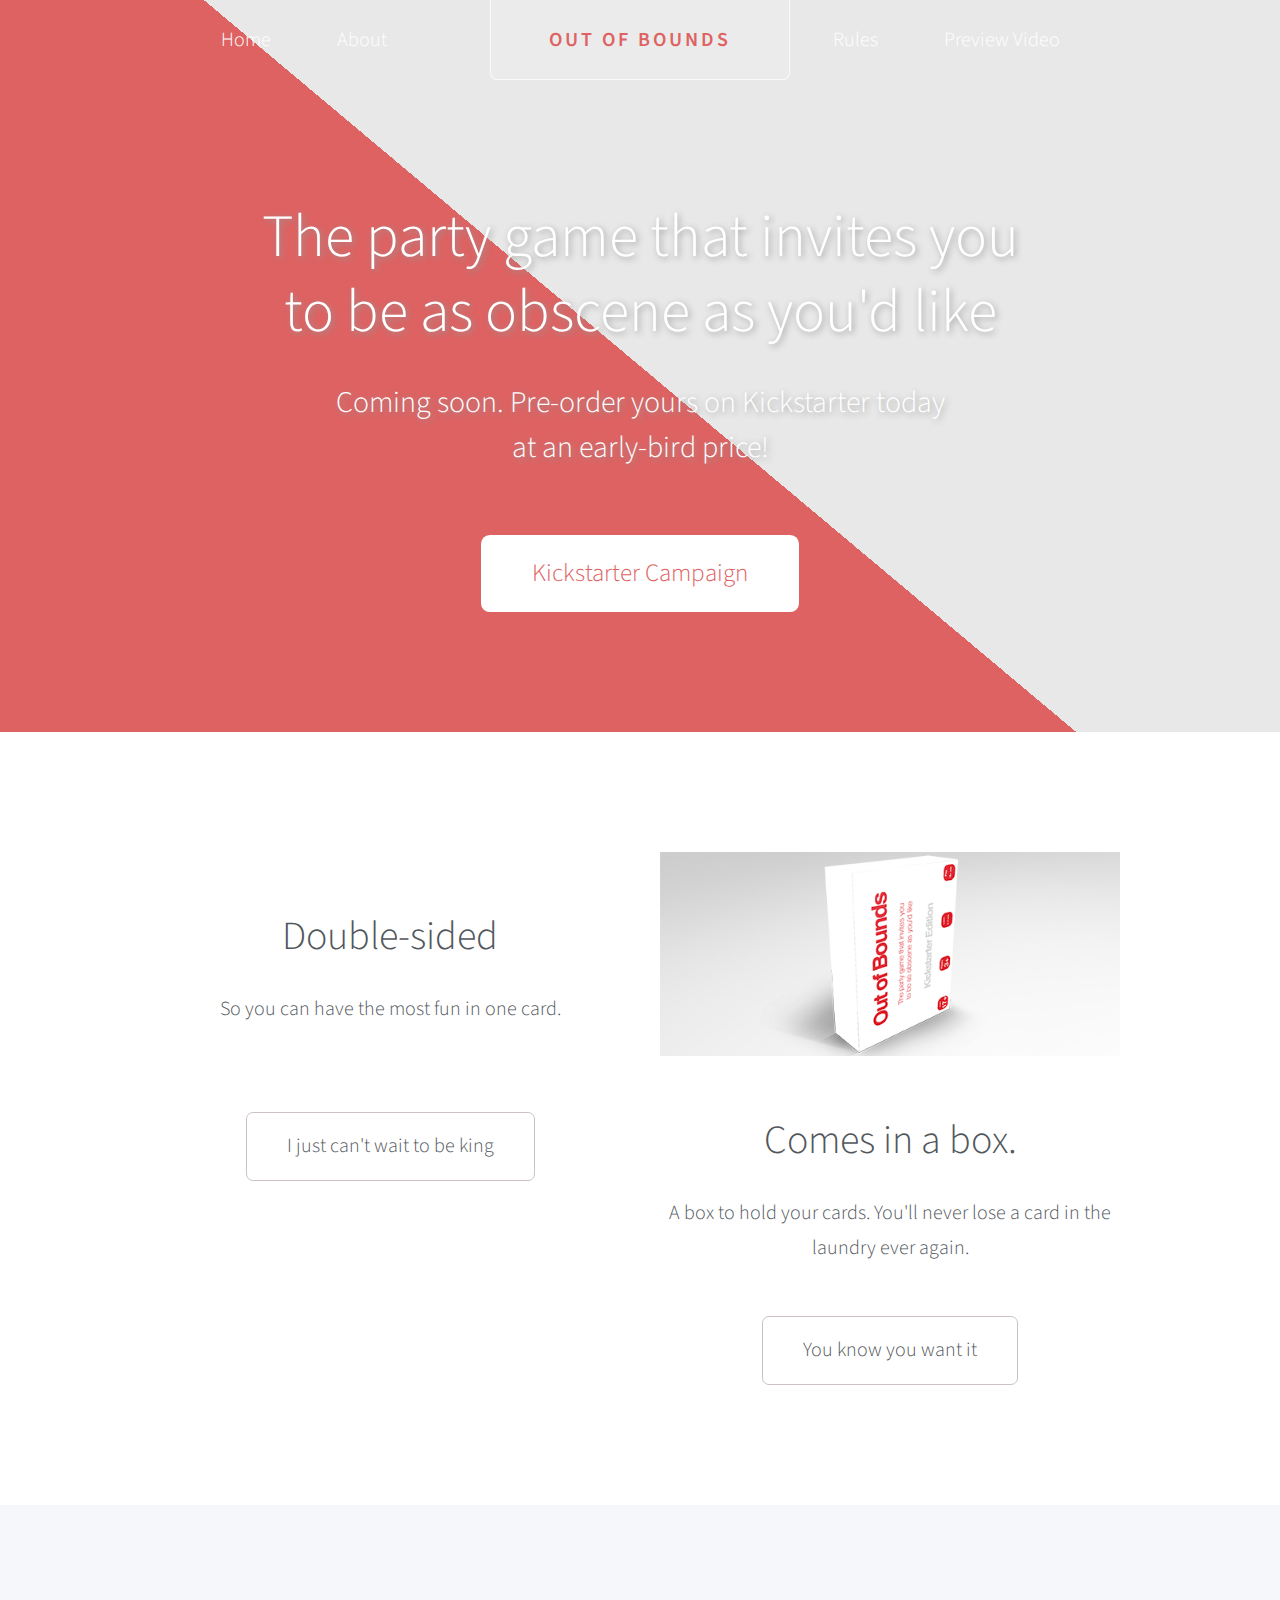
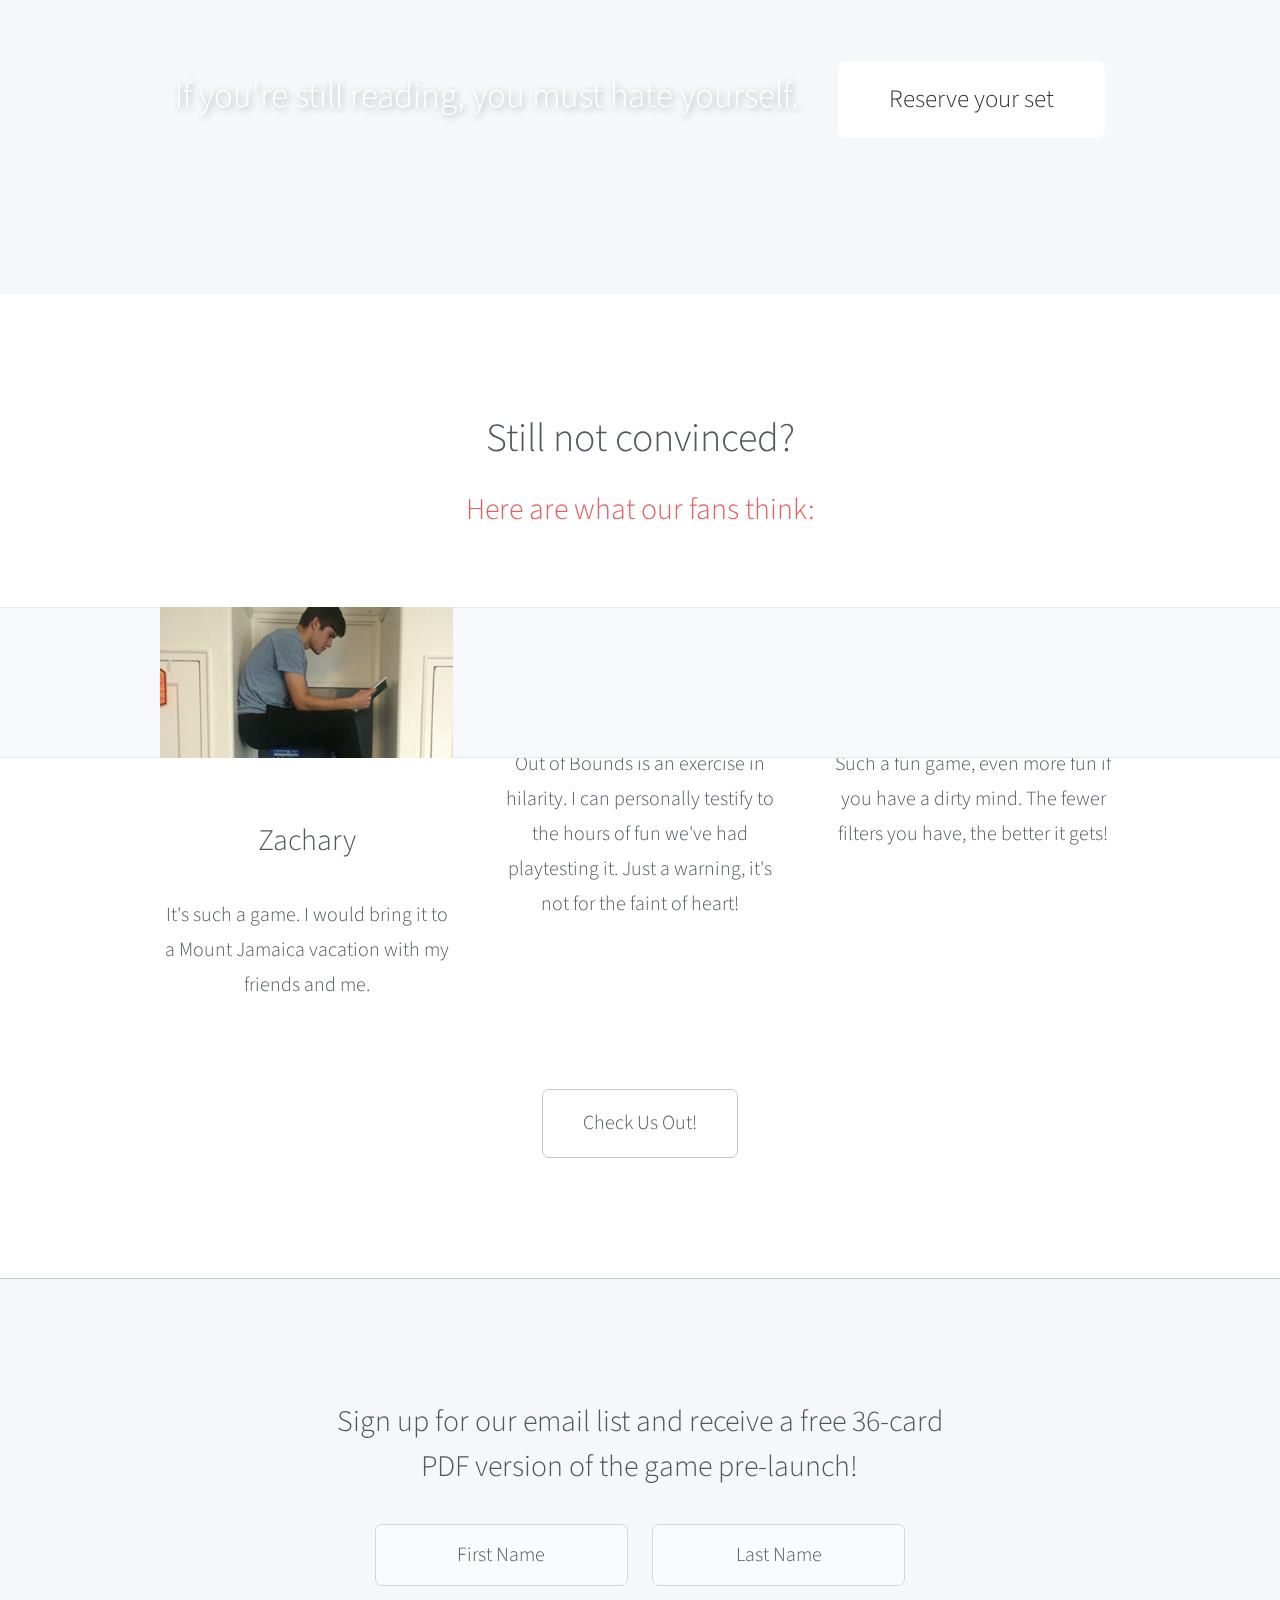
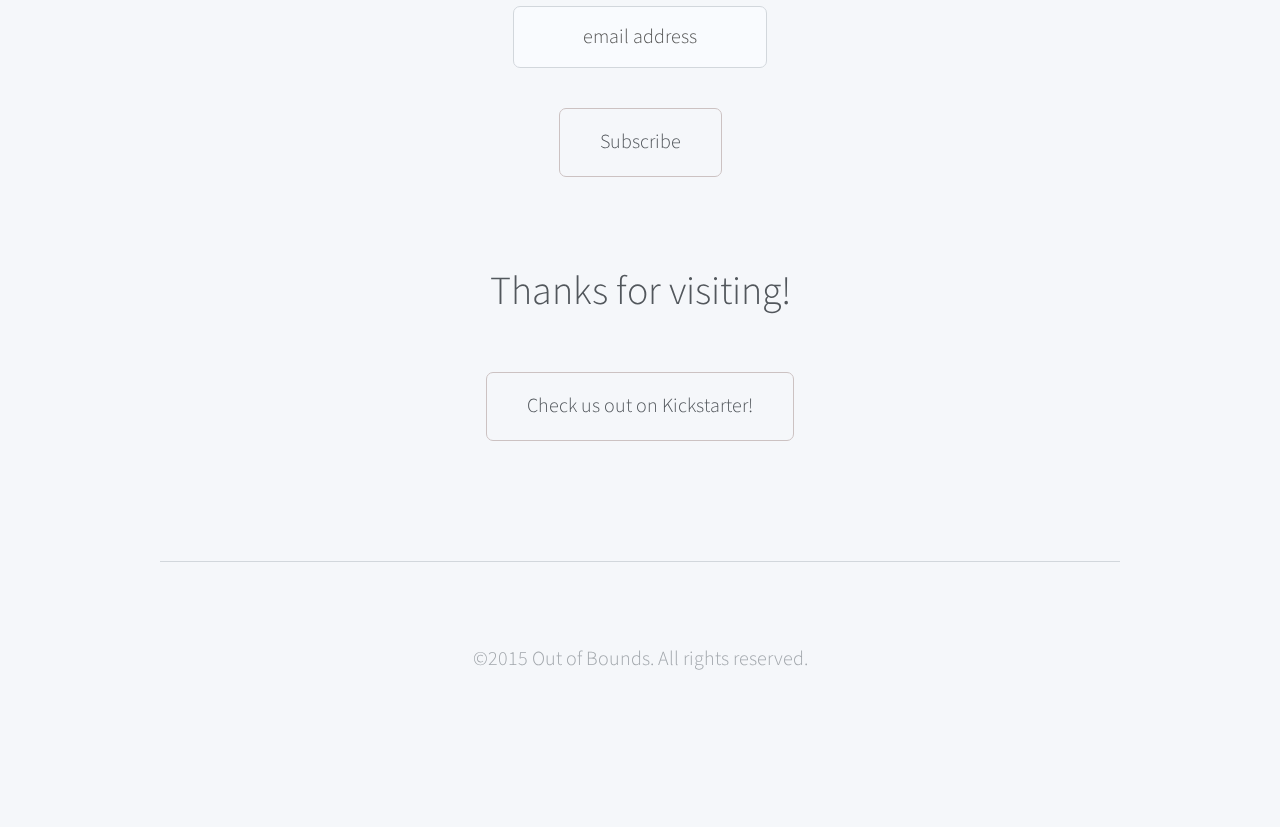
==== commit 6ede4823: "fix images" ====
--- a/index.html
+++ b/index.html
@@ -127,7 +127,7 @@
 					<div class="row features">
 						<section class="4u 12u(narrower) feature">
 							<div class="image-wrapper first">
-								<a href="#" class="image featured"><img src="images/pic03.jpg" alt="" /></a>
+								<a href="#" class="image featured"><img src="images/zach.jpg" alt="" /></a>
 							</div>
 							<h3>Zachary</h3> <br />
 							<p>It's such a game. I would bring it to a Mount Jamaica vacation with my friends and me.</p>
@@ -141,10 +141,10 @@
 						</section>
 						<section class="4u 12u(narrower) feature">
 							<div class="image-wrapper">
-								<a href="http://kck.st/1DCX9o1" class="image featured"><img src="images/pic05.jpg" alt="" /></a>
-							</div>
-							<h3>Emma</h3> <br />
-							<p>Blah blah blah  </p>
+								<a href="http://kck.st/1DCX9o1" class="image featured"><img src="images/ryan.jpg" alt="" /></a>
+							</div>
+							<h3>Ryan</h3> <br />
+							<p>Such a fun game, even more fun if you have a dirty mind. The fewer filters you have, the better it gets!</p>
 						</section>
 					</div>
 					<br>
